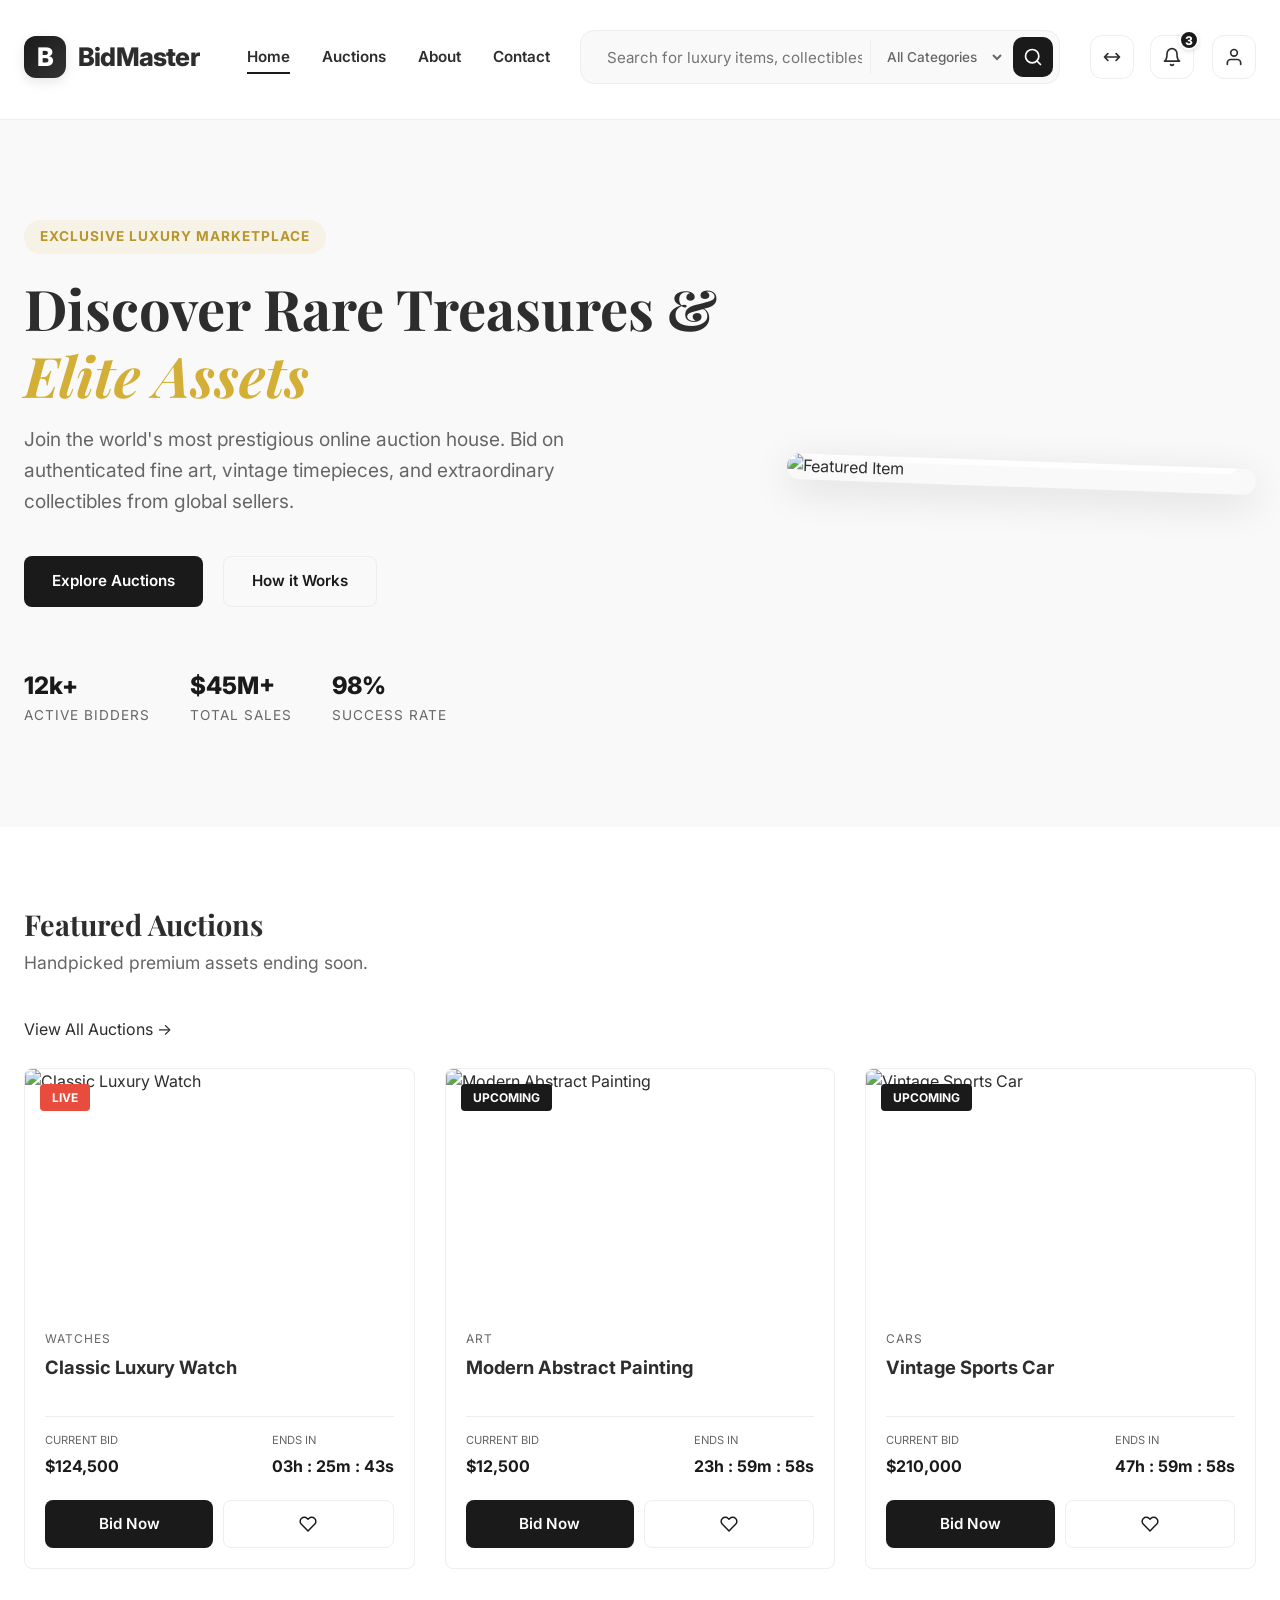
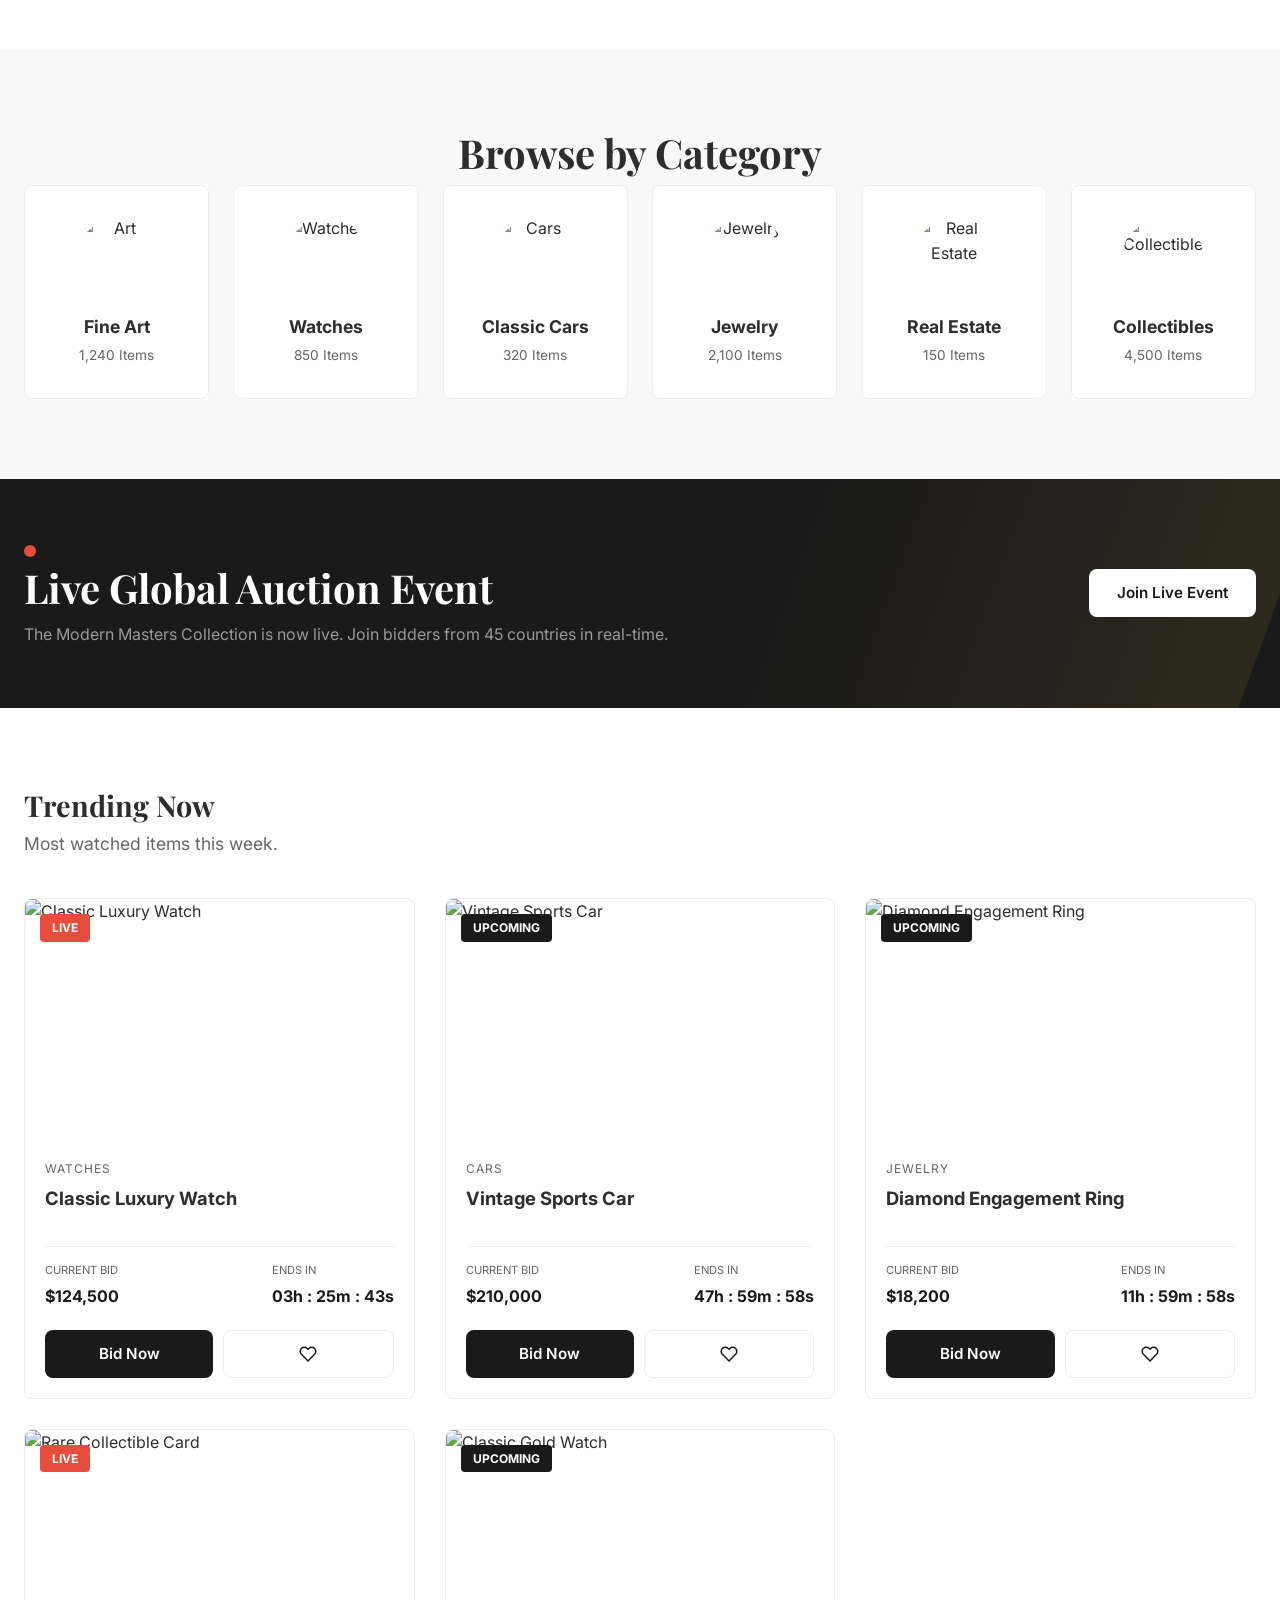
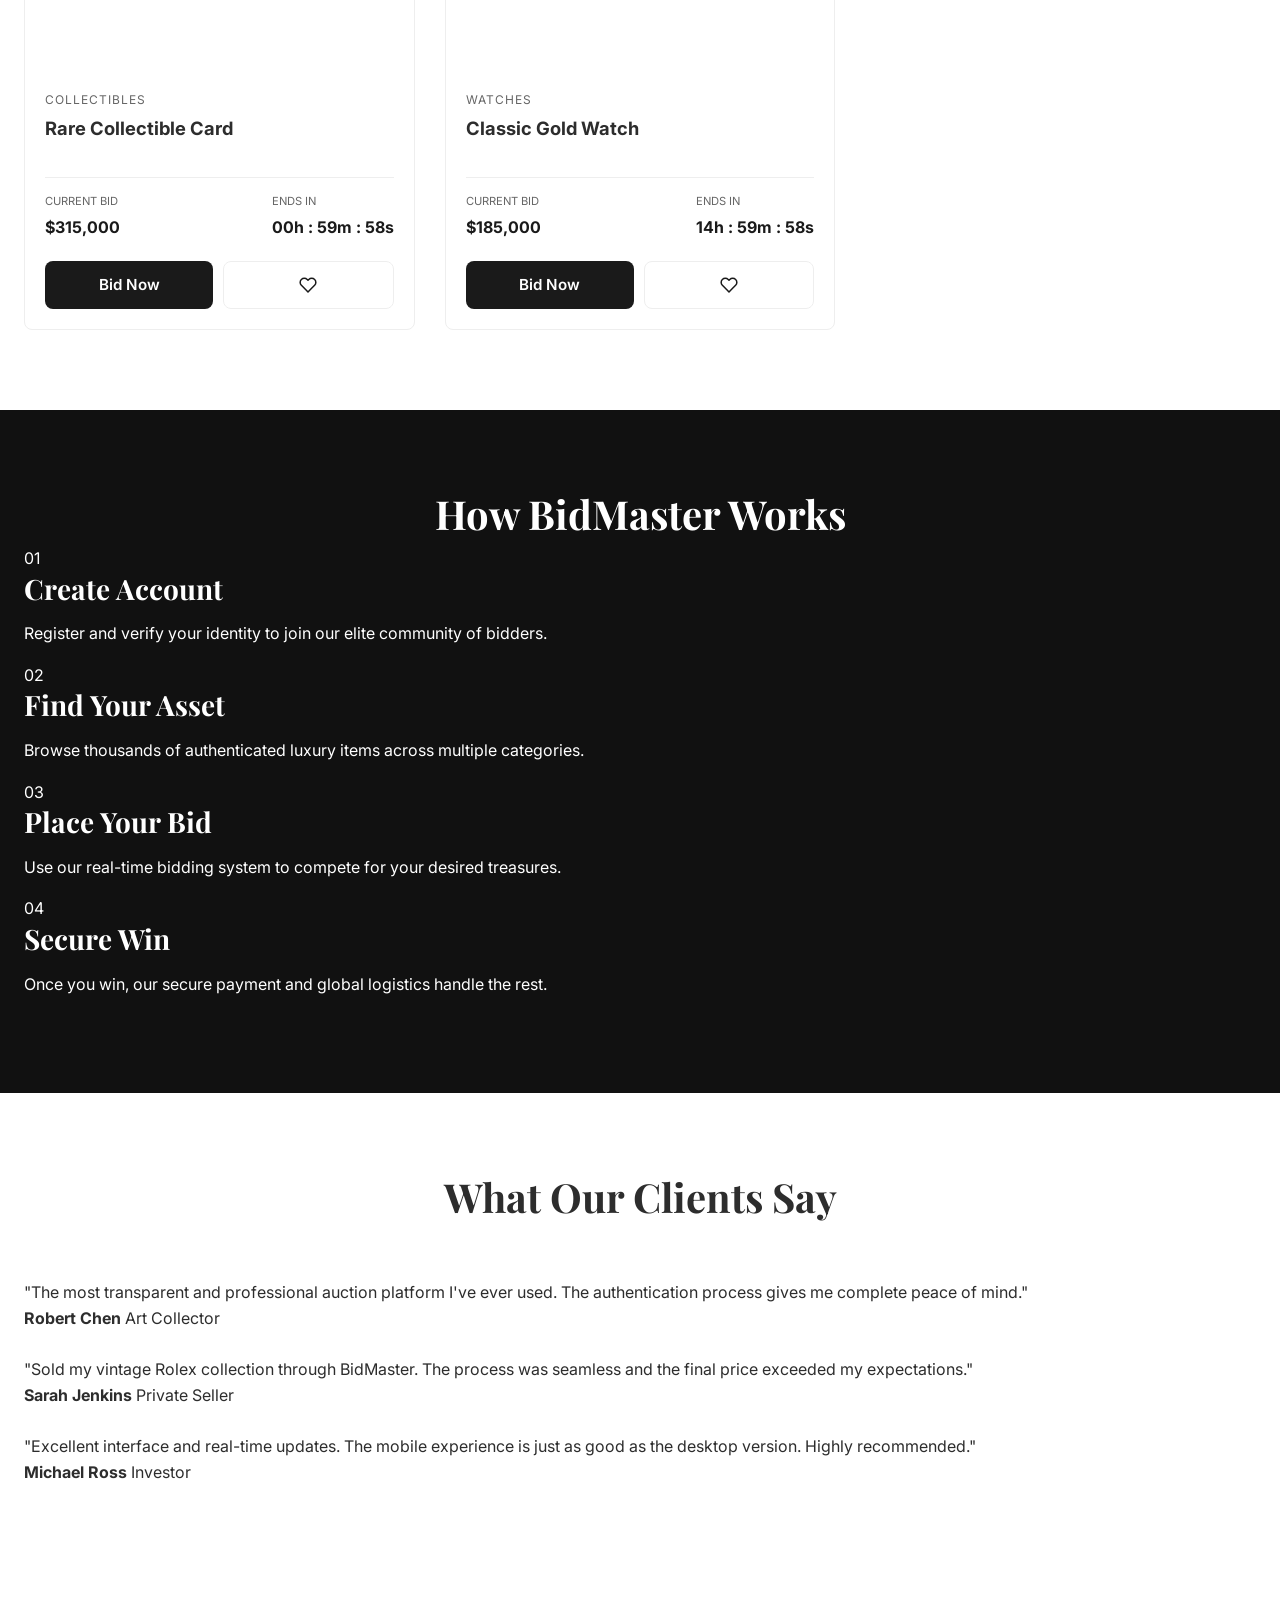
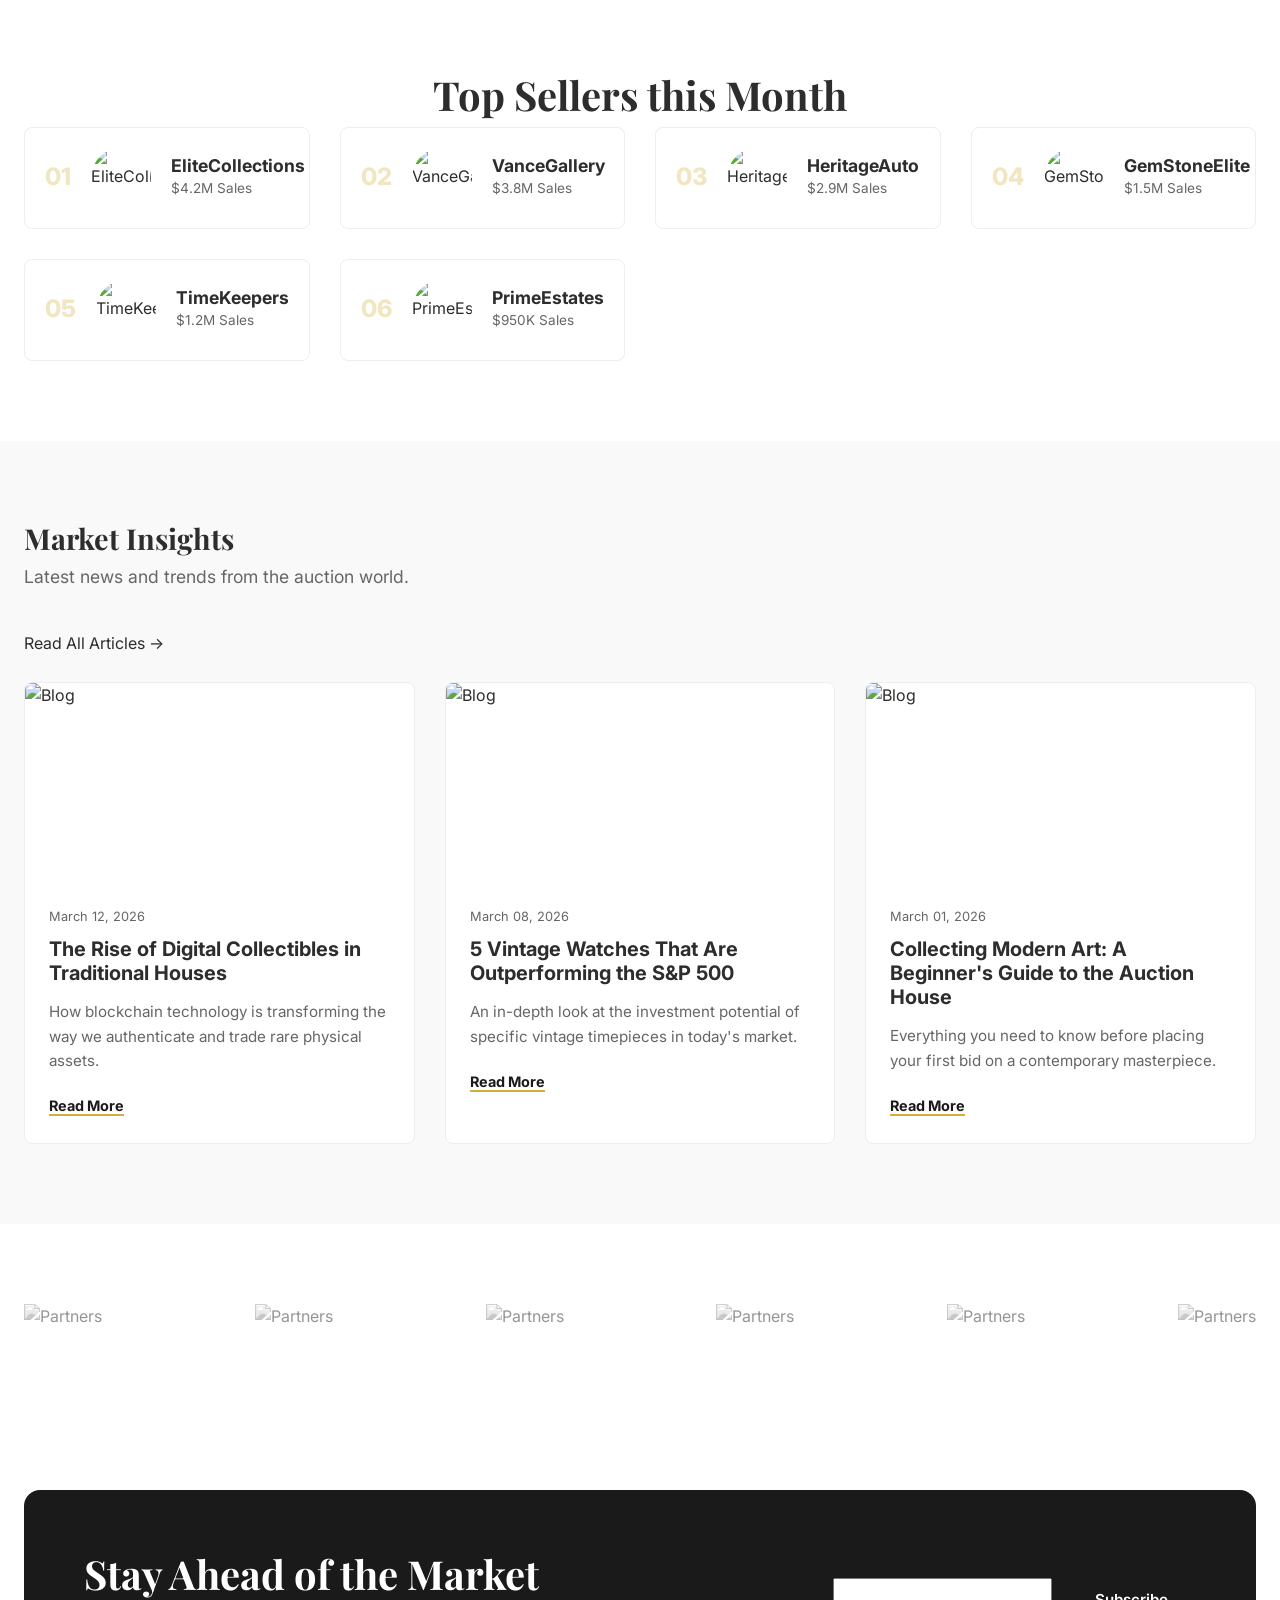
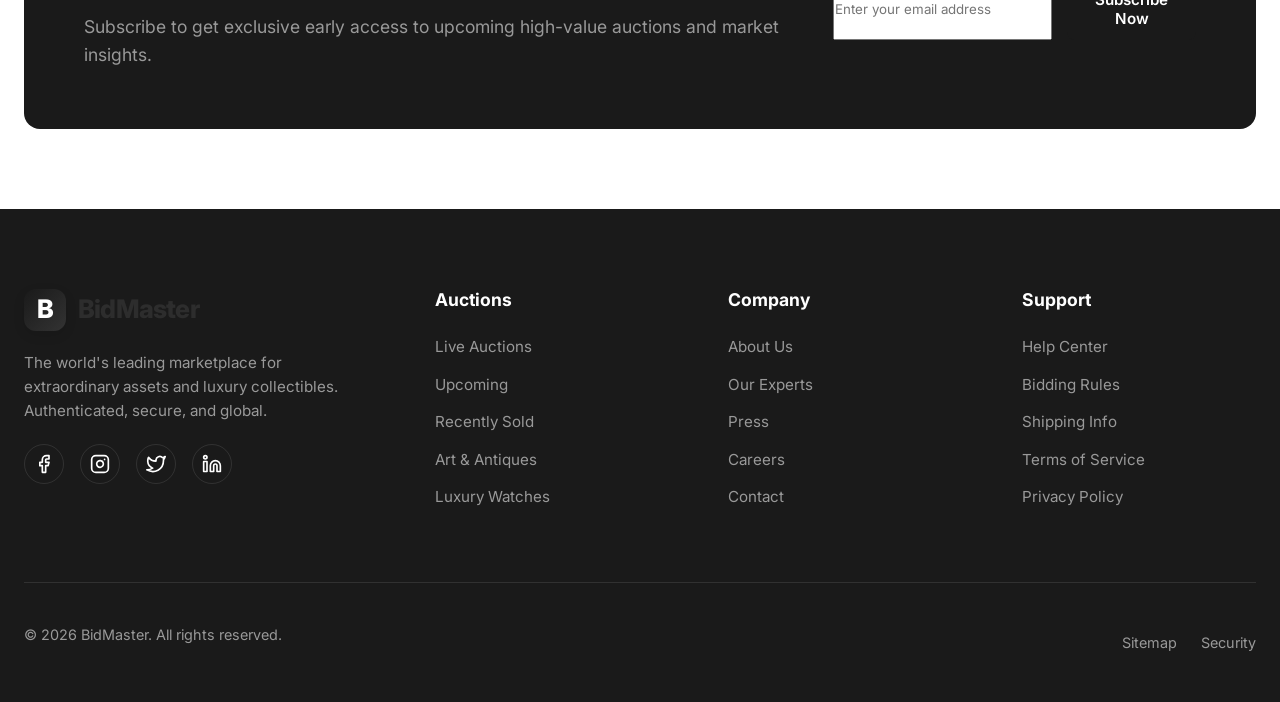
==== index.html @ 5758b468 "first commit" ====
<!DOCTYPE html>
<html lang="en" dir="ltr">
<head>
    <meta charset="UTF-8">
    <meta name="viewport" content="width=device-width, initial-scale=1.0">
    <title>BidMaster | Premium Online Auction Platform</title>
    <!-- Google Fonts -->
    <link rel="preconnect" href="https://fonts.googleapis.com">
    <link rel="preconnect" href="https://fonts.gstatic.com" crossorigin>
    <link href="https://fonts.googleapis.com/css2?family=Inter:wght@300;400;500;600;700;800&family=Playfair+Display:ital,wght@0,400;0,700;1,400&display=swap" rel="stylesheet">
    <!-- Stylesheets -->
    <link rel="stylesheet" href="style.css">
    <link rel="stylesheet" href="components.css">
    <link rel="stylesheet" href="responsive.css">
</head>
<body>
    <!-- Global Navigation -->
    <nav class="navbar sticky" id="main-nav">
        <div class="container nav-container">
            <div class="nav-left">
                <a href="index.html" class="logo">
                    <span class="logo-icon">B</span>
                    <span class="logo-text">BidMaster</span>
                </a>
                <div class="nav-links desktop-only">
                    <a href="index.html" class="active">Home</a>
                    <a href="auctions.html">Auctions</a>
                    <a href="about.html">About</a>
                    <a href="contact.html">Contact</a>
                </div>
            </div>

            <div class="nav-center desktop-only">
                <div class="search-bar">
                    <input type="text" placeholder="Search for luxury items, collectibles..." id="global-search">
                    <select id="category-select">
                        <option value="all">All Categories</option>
                        <option value="art">Fine Art</option>
                        <option value="watches">Watches</option>
                        <option value="cars">Classic Cars</option>
                        <option value="real-estate">Real Estate</option>
                        <option value="jewelry">Jewelry</option>
                    </select>
                    <button class="search-btn">
                        <svg xmlns="http://www.w3.org/2000/svg" width="20" height="20" viewBox="0 0 24 24" fill="none" stroke="currentColor" stroke-width="2" stroke-linecap="round" stroke-linejoin="round"><circle cx="11" cy="11" r="8"></circle><line x1="21" y1="21" x2="16.65" y2="16.65"></line></svg>
                    </button>
                </div>
            </div>

            <div class="nav-right">
                <button id="dir-toggle" class="icon-btn" title="Toggle RTL/LTR">
                    <svg xmlns="http://www.w3.org/2000/svg" width="20" height="20" viewBox="0 0 24 24" fill="none" stroke="currentColor" stroke-width="2" stroke-linecap="round" stroke-linejoin="round"><path d="M7 16l-4-4 4-4M17 8l4 4-4 4M3 12h18"/></svg>
                </button>
                <div class="user-actions">
                    <div class="notification-wrapper">
                        <button class="icon-btn" id="notification-btn" title="Notifications">
                            <span class="badge">3</span>
                            <svg xmlns="http://www.w3.org/2000/svg" width="20" height="20" viewBox="0 0 24 24" fill="none" stroke="currentColor" stroke-width="2" stroke-linecap="round" stroke-linejoin="round"><path d="M18 8A6 6 0 0 0 6 8c0 7-3 9-3 9h18s-3-2-3-9"></path><path d="M13.73 21a2 2 0 0 1-3.46 0"></path></svg>
                        </button>
                        <div class="notification-dropdown" id="notification-dropdown">
                            <div class="notification-header">
                                <h3>Notifications</h3>
                                <button class="text-accent text-xs">Mark all as read</button>
                            </div>
                            <div class="notification-list">
                                <div class="notification-item unread">
                                    <div class="notif-icon bid"><svg xmlns="http://www.w3.org/2000/svg" width="14" height="14" viewBox="0 0 24 24" fill="none" stroke="currentColor" stroke-width="2" stroke-linecap="round" stroke-linejoin="round"><path d="M12 2l3.09 6.26L22 9.27l-5 4.87 1.18 6.88L12 17.77l-6.18 3.25L7 14.14 2 9.27l6.91-1.01L12 2z"></path></svg></div>
                                    <div class="notif-content">
                                        <p>You've been outbid on <strong>Vintage Rolex Submariner</strong>.</p>
                                        <span>2 minutes ago</span>
                                    </div>
                                </div>
                                <div class="notification-item unread">
                                    <div class="notif-icon win"><svg xmlns="http://www.w3.org/2000/svg" width="14" height="14" viewBox="0 0 24 24" fill="none" stroke="currentColor" stroke-width="2" stroke-linecap="round" stroke-linejoin="round"><path d="M6 9H4.5a2.5 2.5 0 0 1 0-5H6"></path><path d="M18 9h1.5a2.5 2.5 0 0 0 0-5H18"></path><path d="M4 22h16"></path><path d="M10 14.66V17c0 .55-.47.98-.97 1.21C7.85 18.75 7 20.24 7 22"></path><path d="M14 14.66V17c0 .55.47.98.97 1.21C16.15 18.75 17 20.24 17 22"></path><path d="M18 2H6v7a6 6 0 0 0 12 0V2Z"></path></svg></div>
                                    <div class="notif-content">
                                        <p>Congratulations! You won the <strong>1967 Porsche 911</strong>.</p>
                                        <span>1 hour ago</span>
                                    </div>
                                </div>
                                <div class="notification-item">
                                    <div class="notif-icon alert"><svg xmlns="http://www.w3.org/2000/svg" width="14" height="14" viewBox="0 0 24 24" fill="none" stroke="currentColor" stroke-width="2" stroke-linecap="round" stroke-linejoin="round"><circle cx="12" cy="12" r="10"></circle><line x1="12" y1="8" x2="12" y2="12"></line><line x1="12" y1="16" x2="12.01" y2="16"></line></svg></div>
                                    <div class="notif-content">
                                        <p>Auction ending soon: <strong>Diamond Tennis Bracelet</strong>.</p>
                                        <span>3 hours ago</span>
                                    </div>
                                </div>
                            </div>
                           
                        </div>
                    </div>
                    <a href="profile.html" class="icon-btn" title="Account">
                        <svg xmlns="http://www.w3.org/2000/svg" width="20" height="20" viewBox="0 0 24 24" fill="none" stroke="currentColor" stroke-width="2" stroke-linecap="round" stroke-linejoin="round"><path d="M20 21v-2a4 4 0 0 0-4-4H8a4 4 0 0 0-4 4v2"></path><circle cx="12" cy="7" r="4"></circle></svg>
                    </a>
                </div>
                <button class="mobile-menu-btn" id="mobile-menu-toggle">
                    <span></span>
                    <span></span>
                    <span></span>
                </button>
            </div>
        </div>
    </nav>

    <!-- Mobile Navigation Overlay -->
    <div class="mobile-nav" id="mobile-nav">
        <div class="mobile-nav-content">
            <div class="mobile-search">
                <input type="text" placeholder="Search...">
            </div>
            <div class="mobile-links">
                <a href="index.html" class="active">Home</a>
                <a href="auctions.html">Auctions</a>
                <a href="about.html">About</a>
                <a href="contact.html">Contact</a>
                <hr>
                <a href="dashboard.html">My Dashboard</a>
                <a href="profile.html">My Profile</a>
            </div>
        </div>
    </div>

    <main>
        <!-- Hero Section -->
        <section class="hero">
            <div class="container hero-content">
                <div class="hero-text">
                    <span class="badge-premium">Exclusive Luxury Marketplace</span>
                    <h1>Discover Rare Treasures & <span>Elite Assets</span></h1>
                    <p>Join the world's most prestigious online auction house. Bid on authenticated fine art, vintage timepieces, and extraordinary collectibles from global sellers.</p>
                    <div class="hero-btns">
                        <a href="auctions.html" class="btn btn-primary">Explore Auctions</a>
                        <a href="#working" class="btn btn-outline">How it Works</a>
                    </div>
                    <div class="hero-stats">
                        <div class="stat-item">
                            <span class="stat-num" id="stat-bidders" data-target="12000">0</span>
                            <span class="stat-label">Active Bidders</span>
                        </div>
                        <div class="stat-item">
                            <span class="stat-num" id="stat-sales" data-target="45000000">0</span>
                            <span class="stat-label">Total Sales</span>
                        </div>
                        <div class="stat-item">
                            <span class="stat-num" id="stat-rate" data-target="98">0</span>
                            <span class="stat-label">Success Rate</span>
                        </div>
                    </div>
                </div>
                <div class="hero-image">
                    <div class="hero-card-floating">
                        <img src="https://sothebys-com.brightspotcdn.com/dims4/default/9eb7e53/2147483647/strip/true/crop/2500x3333+0+0/resize/1125x1500!/quality/90/?url=http%3A%2F%2Fsothebys-brightspot.s3.amazonaws.com%2Fdotcom%2Fcf%2F0f%2Fb7fa20bd4de8a9588fa99a4c4346%2Fhk1626-dcg3p-t2-en.jpg" alt="Featured Item">
                        <div class="floating-info">
                            <div class="info-top">
                                <span>Patek Philippe Nautilus</span>
                                <span class="live-tag">LIVE</span>
                            </div>
                            <div class="info-bottom">
                                <div class="bid-info">
                                    <small>Current Bid</small>
                                    <strong>$124,500</strong>
                                </div>
                                <div class="timer-info">
                                    <small>Ends In</small>
                                    <strong class="countdown" data-time="36000">04h : 22m : 15s</strong>
                                </div>
                            </div>
                        </div>
                    </div>
                </div>
            </div>
        </section>

        <!-- Featured Auctions -->
        <section class="featured-auctions section-padding">
            <div class="container">
                <div class="section-header">
                    <div>
                        <h2 class="section-title">Featured Auctions</h2>
                        <p class="section-subtitle">Handpicked premium assets ending soon.</p>
                    </div>
                    <a href="auctions.html" class="view-all">View All Auctions &rarr;</a>
                </div>
                <div class="auction-grid" id="featured-grid">
                    <!-- Dynamically populated -->
                </div>
            </div>
        </section>

        <!-- Categories Grid -->
        <section class="categories section-padding bg-light">
            <div class="container">
                <h2 class="section-title text-center">Browse by Category</h2>
                <div class="category-grid">
                    <a href="auctions.html?cat=art" class="category-card">
                        <div class="cat-img"><img src="https://images.unsplash.com/photo-1549289524-06cf8837ace5?w=600&auto=format&fit=crop&q=60&ixlib=rb-4.1.0&ixid=M3wxMjA3fDB8MHxzZWFyY2h8MTF8fHBhaW50aW5nfGVufDB8fDB8fHww" alt="Art"></div>
                        <h3>Fine Art</h3>
                        <span>1,240 Items</span>
                    </a>
                    <a href="auctions.html?cat=watches" class="category-card">
                        <div class="cat-img"><img src="https://images.unsplash.com/photo-1620625515032-6ed0c1790c75?w=600&auto=format&fit=crop&q=60&ixlib=rb-4.1.0&ixid=M3wxMjA3fDB8MHxzZWFyY2h8M3x8d2F0Y2hlc3xlbnwwfHwwfHx8MA%3D%3D" alt="Watches"></div>
                        <h3>Watches</h3>
                        <span>850 Items</span>
                    </a>
                    <a href="auctions.html?cat=cars" class="category-card">
                        <div class="cat-img"><img src="https://images.unsplash.com/photo-1532751203793-812308a10d8e?w=600&auto=format&fit=crop&q=60&ixlib=rb-4.1.0&ixid=M3wxMjA3fDB8MHxzZWFyY2h8Mnx8Y2xhc3NpYyUyMGNhcnN8ZW58MHx8MHx8fDA%3D" alt="Cars"></div>
                        <h3>Classic Cars</h3>
                        <span>320 Items</span>
                    </a>
                    <a href="auctions.html?cat=jewelry" class="category-card">
                        <div class="cat-img"><img src="https://images.unsplash.com/photo-1599643477877-530eb83abc8e?w=600&auto=format&fit=crop&q=60&ixlib=rb-4.1.0&ixid=M3wxMjA3fDB8MHxzZWFyY2h8MzV8fGpld2Vscnl8ZW58MHx8MHx8fDA%3D" alt="Jewelry"></div>
                        <h3>Jewelry</h3>
                        <span>2,100 Items</span>
                    </a>
                    <a href="auctions.html?cat=real-estate" class="category-card">
                        <div class="cat-img"><img src="https://plus.unsplash.com/premium_photo-1689609950112-d66095626efb?w=600&auto=format&fit=crop&q=60&ixlib=rb-4.1.0&ixid=M3wxMjA3fDB8MHxzZWFyY2h8NXx8cmVhbCUyMGVzdGF0ZXxlbnwwfHwwfHx8MA%3D%3D" alt="Real Estate"></div>
                        <h3>Real Estate</h3>
                        <span>150 Items</span>
                    </a>
                    <a href="auctions.html?cat=collectibles" class="category-card">
                        <div class="cat-img"><img src="https://images.unsplash.com/photo-1640616397916-9ce422c5d177?w=600&auto=format&fit=crop&q=60&ixlib=rb-4.1.0&ixid=M3wxMjA3fDB8MHxzZWFyY2h8MTB8fGNvbGxlY3RhYmxlc3xlbnwwfHwwfHx8MA%3D%3D" alt="Collectibles"></div>
                        <h3>Collectibles</h3>
                        <span>4,500 Items</span>
                    </a>
                </div>
            </div>
        </section>

        <!-- Live Auctions Banner -->
        <section class="live-banner">
            <div class="container">
                <div class="live-banner-content">
                    <div class="live-text">
                        <span class="live-indicator"></span>
                        <h2>Live Global Auction Event</h2>
                        <p>The Modern Masters Collection is now live. Join bidders from 45 countries in real-time.</p>
                    </div>
                    <div class="live-cta">
                        <a href="auctions.html" class="btn btn-white">Join Live Event</a>
                    </div>
                </div>
            </div>
        </section>

        <!-- Trending Auctions -->
        <section class="trending-auctions section-padding">
            <div class="container">
                <div class="section-header">
                    <div>
                        <h2 class="section-title">Trending Now</h2>
                        <p class="section-subtitle">Most watched items this week.</p>
                    </div>
                </div>
                <div class="auction-grid" id="trending-grid">
                    <!-- Dynamically populated -->
                </div>
            </div>
        </section>

        <!-- How it Works -->
        <section class="how-it-works section-padding bg-dark text-white" id="working">
            <div class="container">
                <h2 class="section-title text-center">How BidMaster Works</h2>
                <div class="steps-grid">
                    <div class="step-card">
                        <div class="step-icon">01</div>
                        <h3>Create Account</h3>
                        <p>Register and verify your identity to join our elite community of bidders.</p>
                    </div>
                    <div class="step-card">
                        <div class="step-icon">02</div>
                        <h3>Find Your Asset</h3>
                        <p>Browse thousands of authenticated luxury items across multiple categories.</p>
                    </div>
                    <div class="step-card">
                        <div class="step-icon">03</div>
                        <h3>Place Your Bid</h3>
                        <p>Use our real-time bidding system to compete for your desired treasures.</p>
                    </div>
                    <div class="step-card">
                        <div class="step-icon">04</div>
                        <h3>Secure Win</h3>
                        <p>Once you win, our secure payment and global logistics handle the rest.</p>
                    </div>
                </div>
            </div>
        </section>

        <!-- Testimonials -->
        <section class="testimonials section-padding">
            <div class="container">
                <h2 class="section-title text-center">What Our Clients Say</h2><br><br>
                <div class="testimonial-grid">
                    <div class="testimonial-card">
                        <div class="quote">"The most transparent and professional auction platform I've ever used. The authentication process gives me complete peace of mind."</div>
                        <div class="author">
                           
                            <div>
                                <strong>Robert Chen</strong>
                                <span>Art Collector</span>
                            </div>
                        </div><br>
                    </div>
                    <div class="testimonial-card">
                        <div class="quote">"Sold my vintage Rolex collection through BidMaster. The process was seamless and the final price exceeded my expectations."</div>
                        <div class="author">
                            
                            <div>
                                <strong>Sarah Jenkins</strong>
                                <span>Private Seller</span>
                            </div><br>
                        </div>
                    </div>
                    <div class="testimonial-card">
                        <div class="quote">"Excellent interface and real-time updates. The mobile experience is just as good as the desktop version. Highly recommended."</div>
                        <div class="author">
                            
                            <div>
                                <strong>Michael Ross</strong>
                                <span>Investor</span>
                            </div><br>
                        </div>
                    </div>
                </div>
            </div>
        </section>

        <!-- Top Sellers -->
        <section class="top-sellers section-padding">
            <div class="container">
                <h2 class="section-title text-center">Top Sellers this Month</h2>
                <div class="sellers-grid">
                    <div class="seller-card">
                        <div class="seller-rank">01</div>
                        <img src="https://picsum.photos/seed/s1/80/80" alt="Seller">
                        <div class="seller-info">
                            <h3>EliteCollections</h3>
                            <p>$4.2M Sales</p>
                        </div>
                    </div>
                    <div class="seller-card">
                        <div class="seller-rank">02</div>
                        <img src="https://picsum.photos/seed/s2/80/80" alt="Seller">
                        <div class="seller-info">
                            <h3>VanceGallery</h3>
                            <p>$3.8M Sales</p>
                        </div>
                    </div>
                    <div class="seller-card">
                        <div class="seller-rank">03</div>
                        <img src="https://picsum.photos/seed/s3/80/80" alt="Seller">
                        <div class="seller-info">
                            <h3>HeritageAuto</h3>
                            <p>$2.9M Sales</p>
                        </div>
                    </div>
                    <div class="seller-card">
                        <div class="seller-rank">04</div>
                        <img src="https://picsum.photos/seed/s4/80/80" alt="Seller">
                        <div class="seller-info">
                            <h3>GemStoneElite</h3>
                            <p>$1.5M Sales</p>
                        </div>
                    </div>
                </div>
            </div>
        </section>

        <!-- Blog Preview -->
        <section class="blog-preview section-padding bg-light">
            <div class="container">
                <div class="section-header">
                    <div>
                        <h2 class="section-title">Market Insights</h2>
                        <p class="section-subtitle">Latest news and trends from the auction world.</p>
                    </div>
                    <a href="#" class="view-all">Read All Articles &rarr;</a>
                </div>
                <div class="blog-grid">
                    <article class="blog-card">
                        <div class="blog-img"><img src="https://lab51.io/wp-content/uploads/2023/05/LAB51-Featured-Image_Reddit-Gen-3-NFTs-Digital-Collectibles.jpg" alt="Blog"></div>
                        <div class="blog-content">
                            <span class="blog-date">March 12, 2026</span>
                            <h3>The Rise of Digital Collectibles in Traditional Houses</h3>
                            <p>How blockchain technology is transforming the way we authenticate and trade rare physical assets.</p>
                            <a href="#" class="read-more">Read More</a>
                        </div>
                    </article>
                    <article class="blog-card">
                        <div class="blog-img"><img src="https://images.unsplash.com/photo-1612817159949-195b6eb9e31a?w=600&auto=format&fit=crop&q=60&ixlib=rb-4.1.0&ixid=M3wxMjA3fDB8MHxzZWFyY2h8MTJ8fHdhdGNofGVufDB8fDB8fHww" alt="Blog"></div>
                        <div class="blog-content">
                            <span class="blog-date">March 08, 2026</span>
                            <h3>5 Vintage Watches That Are Outperforming the S&P 500</h3>
                            <p>An in-depth look at the investment potential of specific vintage timepieces in today's market.</p>
                            <a href="#" class="read-more">Read More</a>
                        </div>
                    </article>
                    <article class="blog-card">
                        <div class="blog-img"><img src="https://plus.unsplash.com/premium_photo-1682308262087-a19aa679649d?w=600&auto=format&fit=crop&q=60&ixlib=rb-4.1.0&ixid=M3wxMjA3fDB8MHxzZWFyY2h8MXx8bW9kZXJuJTIwYXJ0fGVufDB8fDB8fHww" alt="Blog"></div>
                        <div class="blog-content">
                            <span class="blog-date">March 01, 2026</span>
                            <h3>Collecting Modern Art: A Beginner's Guide to the Auction House</h3>
                            <p>Everything you need to know before placing your first bid on a contemporary masterpiece.</p>
                            <a href="#" class="read-more">Read More</a>
                        </div>
                    </article>
                </div>
            </div>
        </section>

        <!-- Partner Logos -->
        <section class="partners section-padding">
            <div class="container">
                <div class="partners-flex">
                    <img src="" alt="Partners">
                    <img src="" alt="Partners">
                    <img src="" alt="Partners">
                    <img src="" alt="Partners">
                    <img src="" alt="Partners">
                    <img src="" alt="Partners">
                </div>
            </div>
        </section>

        <!-- Newsletter -->
        <section class="newsletter section-padding">
            <div class="container">
                <div class="newsletter-card">
                    <div class="newsletter-text">
                        <h2>Stay Ahead of the Market</h2>
                        <p>Subscribe to get exclusive early access to upcoming high-value auctions and market insights.</p>
                    </div>
                    <form class="newsletter-form" id="newsletter-form">
                        <input type="email" placeholder="Enter your email address" required>
                        <button type="submit" class="btn btn-primary">Subscribe Now</button>
                    </form>
                </div>
            </div>
        </section>
    </main>

    <!-- Footer -->
    <footer class="footer">
        <div class="container">
            <div class="footer-top">
                <div class="footer-brand">
                    <a href="index.html" class="logo">
                        <span class="logo-icon">B</span>
                        <span class="logo-text">BidMaster</span>
                    </a>
                    <p>The world's leading marketplace for extraordinary assets and luxury collectibles. Authenticated, secure, and global.</p>
                    <div class="social-links">
                        <a href="#"><svg xmlns="http://www.w3.org/2000/svg" width="20" height="20" viewBox="0 0 24 24" fill="none" stroke="currentColor" stroke-width="2" stroke-linecap="round" stroke-linejoin="round"><path d="M18 2h-3a5 5 0 0 0-5 5v3H7v4h3v8h4v-8h3l1-4h-4V7a1 1 0 0 1 1-1h3z"></path></svg></a>
                        <a href="#"><svg xmlns="http://www.w3.org/2000/svg" width="20" height="20" viewBox="0 0 24 24" fill="none" stroke="currentColor" stroke-width="2" stroke-linecap="round" stroke-linejoin="round"><rect x="2" y="2" width="20" height="20" rx="5" ry="5"></rect><path d="M16 11.37A4 4 0 1 1 12.63 8 4 4 0 0 1 16 11.37z"></path><line x1="17.5" y1="6.5" x2="17.51" y2="6.5"></line></svg></a>
                        <a href="#"><svg xmlns="http://www.w3.org/2000/svg" width="20" height="20" viewBox="0 0 24 24" fill="none" stroke="currentColor" stroke-width="2" stroke-linecap="round" stroke-linejoin="round"><path d="M23 3a10.9 10.9 0 0 1-3.14 1.53 4.48 4.48 0 0 0-7.86 3v1A10.66 10.66 0 0 1 3 4s-4 9 5 13a11.64 11.64 0 0 1-7 2c9 5 20 0 20-11.5a4.5 4.5 0 0 0-.08-.83A7.72 7.72 0 0 0 23 3z"></path></svg></a>
                        <a href="#"><svg xmlns="http://www.w3.org/2000/svg" width="20" height="20" viewBox="0 0 24 24" fill="none" stroke="currentColor" stroke-width="2" stroke-linecap="round" stroke-linejoin="round"><path d="M16 8a6 6 0 0 1 6 6v7h-4v-7a2 2 0 0 0-2-2 2 2 0 0 0-2 2v7h-4v-7a6 6 0 0 1 6-6z"></path><rect x="2" y="9" width="4" height="12"></rect><circle cx="4" cy="4" r="2"></circle></svg></a>
                    </div>
                </div>
                <div class="footer-links">
                    <h3>Auctions</h3>
                    <ul>
                        <li><a href="auctions.html">Live Auctions</a></li>
                        <li><a href="auctions.html">Upcoming</a></li>
                        <li><a href="auctions.html">Recently Sold</a></li>
                        <li><a href="auctions.html">Art & Antiques</a></li>
                        <li><a href="auctions.html">Luxury Watches</a></li>
                    </ul>
                </div>
                <div class="footer-links">
                    <h3>Company</h3>
                    <ul>
                        <li><a href="about.html">About Us</a></li>
                        <li><a href="about.html">Our Experts</a></li>
                        <li><a href="contact.html">Press</a></li>
                        <li><a href="contact.html">Careers</a></li>
                        <li><a href="contact.html">Contact</a></li>
                    </ul>
                </div>
                <div class="footer-links">
                    <h3>Support</h3>
                    <ul>
                        <li><a href="about.html">Help Center</a></li>
                        <li><a href="about.html">Bidding Rules</a></li>
                        <li><a href="about.html">Shipping Info</a></li>
                        <li><a href="about.html">Terms of Service</a></li>
                        <li><a href="about.html">Privacy Policy</a></li>
                    </ul>
                </div>
            </div>
            <div class="footer-bottom">
                <p>&copy; 2026 BidMaster. All rights reserved.</p>
                <div class="footer-bottom-links">
                    <a href="#">Sitemap</a>
                    <a href="#">Security</a>
                </div>
            </div>
        </div>
    </footer>

    <!-- Scripts -->
    <script src="auction-data.js"></script>
    <script src="ui.js"></script>
    <script src="script.js"></script>
</body>
</html>
---- style.css ----
/* 
   BidMaster Elite - Global Styles
   Modern Professional Auction Marketplace
*/

:root {
    /* Color Palette */
    --primary: #1a1a1a;
    --primary-light: #333333;
    --accent: #d4af37; /* Gold accent */
    --accent-dark: #b8962e;
    --secondary: #f5f5f5;
    --text-main: #2d2d2d;
    --text-muted: #666666;
    --text-light: #999999;
    --white: #ffffff;
    --black: #000000;
    --success: #27ae60;
    --danger: #e74c3c;
    --warning: #f39c12;
    --info: #3498db;
    
    /* Backgrounds */
    --bg-light: #f9f9f9;
    --bg-dark: #111111;
    --border-color: #eeeeee;
    
    /* Typography */
    --font-main: 'Inter', sans-serif;
    --font-heading: 'Playfair Display', serif;
    
    /* Spacing */
    --container-width: 1280px;
    --container-narrow: 800px;
    --section-padding: 80px;
    
    /* Transitions */
    --transition-fast: 0.2s ease;
    --transition-normal: 0.3s ease;
    --transition-slow: 0.5s ease;
    
    /* Shadows */
    --shadow-sm: 0 2px 8px rgba(0,0,0,0.05);
    --shadow-md: 0 4px 20px rgba(0,0,0,0.08);
    --shadow-lg: 0 10px 40px rgba(0,0,0,0.12);
    
    /* Border Radius */
    --radius-sm: 4px;
    --radius-md: 8px;
    --radius-lg: 16px;
    --radius-full: 9999px;
}

/* Base Reset */
* {
    margin: 0;
    padding: 0;
    box-sizing: border-box;
}

html {
    scroll-behavior: smooth;
}

body {
    font-family: var(--font-main);
    color: var(--text-main);
    background-color: var(--white);
    line-height: 1.6;
    overflow-x: hidden;
}

body.rtl {
    direction: rtl;
}

a {
    text-decoration: none;
    color: inherit;
    transition: var(--transition-fast);
}

ul {
    list-style: none;
}

img {
    max-width: 100%;
    height: auto;
    display: block;
}

button {
    cursor: pointer;
    border: none;
    background: none;
    font-family: inherit;
}

input, select, textarea {
    font-family: inherit;
    outline: none;
}

/* Layout Containers */
.container {
    max-width: var(--container-width);
    margin: 0 auto;
    padding: 0 24px;
}

.container.narrow {
    max-width: var(--container-narrow);
}

.section-padding {
    padding: var(--section-padding) 0;
}

.bg-light { background-color: var(--bg-light); }
.bg-dark { background-color: var(--bg-dark); }
.text-white { color: var(--white); }
.text-center { text-align: center; }
.text-success { color: var(--success); }
.text-danger { color: var(--danger); }

.mt-1 { margin-top: 0.25rem; }
.mt-2 { margin-top: 0.5rem; }
.mt-3 { margin-top: 1rem; }
.mt-4 { margin-top: 1.5rem; }
.mt-5 { margin-top: 3rem; }
.my-4 { margin-top: 1.5rem; margin-bottom: 1.5rem; }

.w-full { width: 100%; }
.hidden { display: none; }

/* Typography */
h1, h2, h3, h4, h5, h6 {
    font-family: var(--font-heading);
    font-weight: 700;
    line-height: 1.2;
    margin-bottom: 1rem;
}

h1 { font-size: 3.5rem; }
h2 { font-size: 2.5rem; }
h3 { font-size: 1.75rem; }

p { margin-bottom: 1rem; }
.lead { font-size: 1.25rem; color: var(--text-muted); }

.section-title {
    margin-bottom: 0.5rem;
}

.section-subtitle {
    color: var(--text-muted);
    margin-bottom: 2.5rem;
    font-size: 1.1rem;
}

/* Grid Layouts */
.grid-2 {
    display: grid;
    grid-template-columns: 1fr 1fr;
    gap: 40px;
    align-items: center;
}

/* Navigation Bar */
.navbar {
    height: 120px;
    background-color: var(--white);
    backdrop-filter: blur(12px);
    -webkit-backdrop-filter: blur(12px);
    border-bottom: 1px solid var(--border-color);
    transition: all 0.4s cubic-bezier(0.165, 0.84, 0.44, 1);
    z-index: 1000;
    padding-top: 30px;
}

.navbar.sticky {
    position: sticky;
    top: 0;
}

.navbar.scrolled {
    height: 120px;
    box-shadow: var(--shadow-sm);
}

.nav-container {
    display: flex;
    justify-content: space-between;
    align-items: center;
}

.nav-left {
    display: flex;
    align-items: center;
}

.nav-right {
    display: flex;
    align-items: center;
    gap: 16px;
}

.nav-center {
    flex: 1;
    display: flex;
    justify-content: center;
}

.logo {
    display: flex;
    align-items: center;
    gap: 12px;
    text-decoration: none;
}

.logo-icon {
    width: 42px;
    height: 42px;
    background: linear-gradient(135deg, var(--primary) 0%, #333 100%);
    color: var(--white);
    display: flex;
    align-items: center;
    justify-content: center;
    border-radius: 12px;
    font-weight: 800;
    font-size: 1.6rem;
    box-shadow: 0 4px 12px rgba(0,0,0,0.1);
}

.logo-text {
    font-size: 1.6rem;
    font-weight: 800;
    color: var(--text-main);
    letter-spacing: -0.8px;
}

.nav-links {
    display: flex;
    gap: 32px;
    margin-left: 48px;
}

.nav-links a {
    text-decoration: none;
    color: var(--text-main);
    font-weight: 600;
    font-size: 0.95rem;
    transition: all 0.3s ease;
    position: relative;
    padding: 5px 0;
}

.nav-links a::after {
    content: '';
    position: absolute;
    bottom: 0;
    left: 0;
    width: 0;
    height: 2px;
    background: var(--primary);
    transition: width 0.3s ease;
}

.nav-links a:hover::after,
.nav-links a.active::after {
    width: 100%;
}

.nav-links a:hover {
    color: var(--primary);
}

/* Search Bar Improvements */
.search-bar {
    display: flex;
    align-items: center;
    background: var(--bg-light);
    border: 1px solid var(--border-color);
    border-radius: 14px;
    padding: 6px 6px 6px 18px;
    width: 100%;
    max-width: 480px;
    transition: all 0.3s ease;
}

.search-bar:focus-within {
    background: var(--white);
    border-color: var(--primary);
    box-shadow: 0 8px 24px rgba(0,0,0,0.06);
}

.search-bar input {
    border: none;
    background: transparent;
    padding: 8px;
    flex: 1;
    font-size: 0.95rem;
    outline: none;
    color: var(--text-main);
}

.search-bar select {
    border: none;
    background: transparent;
    padding: 8px 12px;
    font-size: 0.85rem;
    color: var(--text-muted);
    cursor: pointer;
    border-left: 1px solid var(--border-color);
    margin-right: 8px;
    outline: none;
    font-weight: 500;
}

.search-btn {
    background: var(--primary);
    color: var(--white);
    border: none;
    width: 40px;
    height: 40px;
    border-radius: 10px;
    display: flex;
    align-items: center;
    justify-content: center;
    cursor: pointer;
    transition: transform 0.2s ease, background 0.2s ease;
}

.search-btn:hover {
    background: #333;
    transform: translateY(-1px);
}

/* User Actions */
.user-actions {
    display: flex;
    align-items: center;
    gap: 18px;
}

.icon-btn {
    width: 44px;
    height: 44px;
    border-radius: 12px;
    border: 1px solid var(--border-color);
    background: var(--white);
    display: flex;
    align-items: center;
    justify-content: center;
    cursor: pointer;
    transition: all 0.3s cubic-bezier(0.175, 0.885, 0.32, 1.275);
    position: relative;
    color: var(--text-main);
}

.icon-btn:hover {
    background: var(--bg-light);
    border-color: var(--text-main);
    transform: translateY(-2px);
}

.badge {
    position: absolute;
    top: -6px;
    right: -6px;
    background: var(--primary);
    color: var(--white);
    font-size: 0.75rem;
    font-weight: 800;
    width: 20px;
    height: 20px;
    border-radius: 50%;
    display: flex;
    align-items: center;
    justify-content: center;
    border: 2px solid var(--white);
    box-shadow: 0 2px 4px rgba(0,0,0,0.1);
}

.avatar {
    width: 44px;
    height: 44px;
    border-radius: 12px;
    object-fit: cover;
    border: 1px solid var(--border-color);
    transition: all 0.3s ease;
}

.avatar:hover {
    border-color: var(--primary);
    transform: scale(1.05);
}

/* Experts Section Styling */
.team-grid {
    display: grid;
    grid-template-columns: repeat(auto-fit, minmax(250px, 1fr));
    gap: 40px;
    margin-top: 50px;
}

.team-card {
    background: var(--white);
    border-radius: 24px;
    overflow: hidden;
    transition: all 0.4s ease;
    border: 1px solid var(--border-color);
    text-align: center;
    padding-bottom: 30px;
}

.team-card:hover {
    transform: translateY(-12px);
    box-shadow: 0 20px 40px rgba(0,0,0,0.08);
    border-color: var(--primary);
}

.team-card img {
    width: 100%;
    height: 320px;
    object-fit: cover;
    transition: transform 0.6s ease;
}

.team-card:hover img {
    transform: scale(1.05);
}

.team-card h3 {
    margin-top: 25px;
    font-size: 1.4rem;
    font-weight: 700;
    color: var(--text-main);
}

.team-card span {
    display: block;
    color: var(--primary);
    font-weight: 600;
    font-size: 0.9rem;
    text-transform: uppercase;
    letter-spacing: 1px;
    margin-top: 8px;
}

.avatar {
    width: 40px;
    height: 40px;
    border-radius: var(--radius-full);
    object-fit: cover;
    border: 2px solid transparent;
    transition: var(--transition-fast);
}

.user-profile-link:hover .avatar {
    border-color: var(--accent);
}

.mobile-menu-btn {
    display: none;
    flex-direction: column;
    gap: 6px;
}

.mobile-menu-btn span {
    width: 24px;
    height: 2px;
    background-color: var(--primary);
    transition: var(--transition-normal);
}

/* Mobile Nav Overlay */
.mobile-nav {
    position: fixed;
    top: 80px;
    left: 0;
    width: 100%;
    height: 0;
    background-color: var(--white);
    z-index: 999;
    overflow: hidden;
    transition: height var(--transition-normal);
}

.mobile-nav.active {
    height: calc(100vh - 80px);
}

.mobile-nav-content {
    padding: 24px;
}

.mobile-search {
    margin-bottom: 24px;
}

.mobile-search input {
    width: 100%;
    padding: 12px 20px;
    border-radius: var(--radius-md);
    border: 1px solid var(--border-color);
    background-color: var(--bg-light);
}

.mobile-links {
    display: flex;
    flex-direction: column;
    gap: 20px;
}

.mobile-links a {
    font-size: 1.2rem;
    font-weight: 600;
}

/* Hero Section */
.hero {
    background-color: var(--bg-light);
    padding: 100px 0;
    overflow: hidden;
}

.hero-content {
    display: grid;
    grid-template-columns: 1.2fr 0.8fr;
    gap: 60px;
    align-items: center;
}

.badge-premium {
    display: inline-block;
    background-color: rgba(212, 175, 55, 0.1);
    color: var(--accent-dark);
    padding: 6px 16px;
    border-radius: var(--radius-full);
    font-weight: 700;
    font-size: 0.85rem;
    text-transform: uppercase;
    letter-spacing: 1px;
    margin-bottom: 20px;
}

.hero h1 span {
    color: var(--accent);
    font-style: italic;
}

.hero p {
    font-size: 1.2rem;
    color: var(--text-muted);
    margin-bottom: 40px;
    max-width: 600px;
}

.hero-btns {
    display: flex;
    gap: 20px;
    margin-bottom: 60px;
}

.hero-stats {
    display: flex;
    gap: 40px;
}

.stat-item {
    display: flex;
    flex-direction: column;
}

.stat-num {
    font-size: 1.5rem;
    font-weight: 800;
    color: var(--primary);
}

.stat-label {
    font-size: 0.85rem;
    color: var(--text-muted);
    text-transform: uppercase;
    letter-spacing: 1px;
}

.hero-image {
    position: relative;
}

.hero-card-floating {
    position: relative;
    border-radius: var(--radius-lg);
    overflow: hidden;
    box-shadow: var(--shadow-lg);
    transform: rotate(2deg);
    transition: var(--transition-normal);
}

.hero-card-floating:hover {
    transform: rotate(0deg) scale(1.02);
}

.floating-info {
    position: absolute;
    bottom: 20px;
    left: 20px;
    right: 20px;
    background-color: rgba(255, 255, 255, 0.9);
    backdrop-filter: blur(10px);
    padding: 20px;
    border-radius: var(--radius-md);
}

.info-top {
    display: flex;
    justify-content: space-between;
    margin-bottom: 10px;
}

.info-top span:first-child {
    font-weight: 700;
    font-size: 1.1rem;
}

.live-tag {
    background-color: var(--danger);
    color: var(--white);
    font-size: 0.7rem;
    font-weight: 800;
    padding: 2px 8px;
    border-radius: var(--radius-sm);
}

.info-bottom {
    display: flex;
    justify-content: space-between;
}

.info-bottom small {
    display: block;
    color: var(--text-muted);
    font-size: 0.75rem;
    text-transform: uppercase;
}

.info-bottom strong {
    font-size: 1.1rem;
}

/* Footer Styles */
.footer {
    background-color: var(--primary);
    color: var(--white);
    padding: 80px 0 40px;
}

.footer-top {
    display: grid;
    grid-template-columns: 1.5fr 1fr 1fr 1fr;
    gap: 60px;
    margin-bottom: 60px;
}

.footer-brand p {
    color: var(--text-light);
    margin: 20px 0;
    font-size: 0.95rem;
}

.social-links {
    display: flex;
    gap: 16px;
}

.social-links a {
    width: 40px;
    height: 40px;
    border: 1px solid rgba(255, 255, 255, 0.1);
    border-radius: var(--radius-full);
    display: flex;
    align-items: center;
    justify-content: center;
    transition: var(--transition-fast);
}

.social-links a:hover {
    background-color: var(--accent);
    border-color: var(--accent);
    color: var(--primary);
}

.footer-links h3 {
    font-family: var(--font-main);
    font-size: 1.1rem;
    margin-bottom: 24px;
}

.footer-links ul li {
    margin-bottom: 12px;
}

.footer-links ul li a {
    color: var(--text-light);
    font-size: 0.95rem;
}

.footer-links ul li a:hover {
    color: var(--accent);
    padding-left: 5px;
}

.footer-bottom {
    padding-top: 40px;
    border-top: 1px solid rgba(255, 255, 255, 0.1);
    display: flex;
    justify-content: space-between;
    align-items: center;
    color: var(--text-light);
    font-size: 0.9rem;
}

.footer-bottom-links {
    display: flex;
    gap: 24px;
}

/* Live Banner */
.live-banner {
    background-color: var(--primary);
    color: var(--white);
    padding: 60px 0;
    position: relative;
    overflow: hidden;
}

.live-banner::before {
    content: '';
    position: absolute;
    top: 0;
    right: 0;
    width: 40%;
    height: 100%;
    background: linear-gradient(90deg, transparent, rgba(212, 175, 55, 0.1));
    transform: skewX(-20deg);
}

.live-banner-content {
    display: flex;
    justify-content: space-between;
    align-items: center;
    position: relative;
    z-index: 10;
}

.live-indicator {
    display: inline-block;
    width: 12px;
    height: 12px;
    background-color: var(--danger);
    border-radius: 50%;
    margin-right: 10px;
    animation: pulse 2s infinite;
}

@keyframes pulse {
    0% { transform: scale(0.95); box-shadow: 0 0 0 0 rgba(231, 76, 60, 0.7); }
    70% { transform: scale(1); box-shadow: 0 0 0 10px rgba(231, 76, 60, 0); }
    100% { transform: scale(0.95); box-shadow: 0 0 0 0 rgba(231, 76, 60, 0); }
}

.live-text h2 {
    margin-bottom: 10px;
}

.live-text p {
    color: var(--text-light);
    margin: 0;
}

/* Newsletter Section */
.newsletter-card {
    background-color: var(--primary);
    color: var(--white);
    padding: 60px;
    border-radius: var(--radius-lg);
    display: flex;
    justify-content: space-between;
    align-items: center;
    gap: 40px;
}

.newsletter-text h2 {
    font-size: 2.5rem;
    margin-bottom: 15px;
}

.newsletter-text p {
    color: var(--text-light);
    margin: 0;
    font-size: 1.1rem;
}

.newsletter-form {
    display: flex;
    gap: 15px;
    flex: 1;
    max-width: 500px;
}

/* Auction Layout */
.auction-layout {
    display: flex;
    flex-direction: column;
    gap: 30px;
}

.page-header {
    background: var(--white);
    padding: 40px 0;
    border-radius: var(--radius-md);
    box-shadow: var(--shadow-sm);
    margin-bottom: 30px;
}

.header-content {
    text-align: center;
    margin-bottom: 30px;
}

.filters-row {
    display: flex;
    flex-direction: column;
    gap: 20px;
}

.filters-main {
    display: flex;
    gap: 20px;
}

/* Profile Page Styles */
.profile-page {
    padding: 40px 0;
    background-color: var(--bg-light);
}

.profile-layout {
    display: flex;
    gap: 40px;
    align-items: flex-start;
}

.profile-sidebar {
    flex: 0 0 300px;
    background-color: var(--white);
    border-radius: var(--radius-md);
    padding: 30px;
    box-shadow: var(--shadow-sm);
    position: sticky;
    top: 100px;
}

.profile-avatar-section {
    text-align: center;
    margin-bottom: 30px;
}

.profile-avatar-edit {
    position: relative;
    display: inline-block;
    margin-bottom: 15px;
}

.profile-avatar {
    width: 120px;
    height: 120px;
    border-radius: var(--radius-full);
    object-fit: cover;
    border: 4px solid var(--accent);
}

.edit-avatar-btn {
    position: absolute;
    bottom: 0;
    right: 0;
    background-color: var(--primary);
    color: var(--white);
    border-radius: var(--radius-full);
    width: 36px;
    height: 36px;
    display: flex;
    align-items: center;
    justify-content: center;
    transition: var(--transition-fast);
}

.edit-avatar-btn:hover {
    background-color: var(--accent);
}

.profile-avatar-section h3 {
    font-family: var(--font-heading);
    font-size: 1.5rem;
    margin-bottom: 5px;
}

.profile-avatar-section p {
    color: var(--text-muted);
    font-size: 0.9rem;
}

.member-since {
    color: var(--text-light);
    font-size: 0.8rem;
    margin-top: 5px;
}

.profile-nav {
    display: flex;
    flex-direction: column;
    gap: 10px;
}

.profile-nav a {
    display: flex;
    align-items: center;
    gap: 12px;
    padding: 12px 15px;
    border-radius: var(--radius-md);
    transition: var(--transition-fast);
    color: var(--text-main);
}

.profile-nav a:hover,
.profile-nav a.active {
    background-color: var(--bg-light);
    color: var(--accent);
}

.profile-nav svg {
    flex-shrink: 0;
}

.profile-main {
    flex: 1;
    display: flex;
    flex-direction: column;
    gap: 30px;
}

.profile-section {
    background-color: var(--white);
    border-radius: var(--radius-md);
    padding: 30px;
    box-shadow: var(--shadow-sm);
}

.section-header {
    margin-bottom: 25px;
}

.section-header h2 {
    font-family: var(--font-heading);
    font-size: 1.8rem;
    margin-bottom: 8px;
}

.section-header p {
    color: var(--text-muted);
}

.profile-form {
    display: flex;
    flex-direction: column;
    gap: 20px;
}

.form-row {
    display: flex;
    gap: 20px;
}

.form-row .form-group {
    flex: 1;
}

.form-group {
    display: flex;
    flex-direction: column;
    gap: 8px;
}

.form-group label {
    font-weight: 600;
    color: var(--text-main);
}

.form-control {
    padding: 12px 16px;
    border: 1px solid var(--border-color);
    border-radius: var(--radius-md);
    font-size: 1rem;
    transition: var(--transition-fast);
}

.form-control:focus {
    outline: none;
    border-color: var(--accent);
    box-shadow: 0 0 0 3px rgba(212, 175, 55, 0.1);
}

.checkbox-container {
    display: flex;
    align-items: center;
    gap: 10px;
    cursor: pointer;
    font-size: 0.95rem;
}

.checkbox-container input[type="checkbox"] {
    display: none;
}

.checkmark {
    width: 20px;
    height: 20px;
    border: 2px solid var(--border-color);
    border-radius: var(--radius-sm);
    position: relative;
    transition: var(--transition-fast);
}

.checkbox-container input[type="checkbox"]:checked + .checkmark {
    background-color: var(--accent);
    border-color: var(--accent);
}

.checkbox-container input[type="checkbox"]:checked + .checkmark::after {
    content: '';
    position: absolute;
    left: 6px;
    top: 2px;
    width: 6px;
    height: 10px;
    border: solid white;
    border-width: 0 2px 2px 0;
    transform: rotate(45deg);
}

.checkbox-grid {
    display: grid;
    grid-template-columns: repeat(auto-fit, minmax(200px, 1fr));
    gap: 15px;
}

.form-help {
    font-size: 0.85rem;
    color: var(--text-muted);
    margin-top: 5px;
}

.form-actions {
    display: flex;
    gap: 15px;
    justify-content: flex-start;
    margin-top: 10px;
}

.notification-settings {
    display: flex;
    flex-direction: column;
    gap: 25px;
}

.setting-group h4 {
    font-size: 1.1rem;
    margin-bottom: 15px;
    color: var(--text-main);
}

.history-filters {
    display: flex;
    gap: 15px;
    margin-bottom: 20px;
}

.history-table-container {
    overflow-x: auto;
}

.history-table {
    width: 100%;
    border-collapse: collapse;
}

.history-table th,
.history-table td {
    padding: 12px 15px;
    text-align: left;
    border-bottom: 1px solid var(--border-color);
}

.history-table th {
    background-color: var(--bg-light);
    font-weight: 600;
    color: var(--text-main);
}

.badge-success {
    background-color: var(--success);
    color: var(--white);
    padding: 4px 8px;
    border-radius: var(--radius-sm);
    font-size: 0.75rem;
    font-weight: 600;
}

.badge-danger {
    background-color: var(--danger);
    color: var(--white);
    padding: 4px 8px;
    border-radius: var(--radius-sm);
    font-size: 0.75rem;
    font-weight: 600;
}

/* Responsive */
@media (max-width: 768px) {
    .profile-layout {
        flex-direction: column;
    }
    
    .profile-sidebar {
        position: static;
        order: 2;
    }
    
    .profile-main {
        order: 1;
    }
    
    .form-row {
        flex-direction: column;
        gap: 15px;
    }
    
    .history-filters {
        flex-direction: column;
    }
}

.notification-dropdown {
    position: absolute;
    top: 100%;
    right: 0;
    background: var(--white);
    border: 1px solid var(--border-color);
    border-radius: 12px;
    box-shadow: var(--shadow-lg);
    width: 350px;
    max-height: 400px;
    overflow-y: auto;
    opacity: 0;
    visibility: hidden;
    transform: translateY(-10px);
    transition: all 0.3s ease;
    z-index: 1001;
}

.notification-dropdown.active {
    opacity: 1;
    visibility: visible;
    transform: translateY(0);
}

.notification-header {
    padding: 15px 20px;
    border-bottom: 1px solid var(--border-color);
    display: flex;
    justify-content: space-between;
    align-items: center;
}

.notification-header h3 {
    font-size: 0.95rem;
    font-weight: 700;
    color: var(--primary);
}

.notification-list {
    max-height: 300px;
    overflow-y: auto;
}

.notification-item {
    padding: 15px 20px;
    display: flex;
    gap: 12px;
    border-bottom: 1px solid var(--border-color);
    transition: var(--transition-fast);
    cursor: pointer;
    text-align: left;
}

.notification-item:hover {
    background-color: var(--bg-light);
}

.notification-item.unread {
    background-color: rgba(212, 175, 55, 0.03);
}

.notif-icon {
    width: 32px;
    height: 32px;
    border-radius: var(--radius-full);
    display: flex;
    align-items: center;
    justify-content: center;
    flex-shrink: 0;
}

.notif-icon.bid { background: rgba(52, 152, 219, 0.1); color: var(--info); }
.notif-icon.win { background: rgba(39, 174, 96, 0.1); color: var(--success); }
.notif-icon.alert { background: rgba(231, 76, 60, 0.1); color: var(--danger); }

.notif-content p {
    font-size: 0.85rem;
    line-height: 1.4;
    margin-bottom: 4px;
    color: var(--text-main);
}

.notif-content span {
    font-size: 0.75rem;
    color: var(--text-light);
}

.notification-footer {
    padding: 12px;
    text-align: center;
    border-top: 1px solid var(--border-color);
}

.notification-footer a {
    font-size: 0.85rem;
    font-weight: 600;
    color: var(--accent);
}

/* RTL Adjustments */
body.rtl .nav-left { flex-direction: row-reverse; }
body.rtl .nav-links { flex-direction: row-reverse; }
body.rtl .search-bar { padding: 4px 20px 4px 4px; }
body.rtl .search-bar input { text-align: right; }
body.rtl .search-bar select { border-left: none; border-right: 1px solid var(--border-color); }
body.rtl .hero-content { grid-template-columns: 0.8fr 1.2fr; }
body.rtl .hero-text { text-align: right; }
body.rtl .hero-btns { justify-content: flex-end; }
body.rtl .hero-stats { justify-content: flex-end; }
body.rtl .footer-top { grid-template-columns: 1fr 1fr 1fr 1.5fr; }
body.rtl .footer-links { text-align: right; }
body.rtl .footer-brand { text-align: right; }
body.rtl .social-links { justify-content: flex-end; }
---- components.css ----
/* 
   BidMaster Elite - Components
   Reusable UI elements
*/

/* Buttons */
.btn {
    display: inline-flex;
    align-items: center;
    justify-content: center;
    padding: 12px 28px;
    border-radius: var(--radius-md);
    font-weight: 600;
    font-size: 0.95rem;
    transition: var(--transition-normal);
    gap: 10px;
}

.btn-primary {
    background-color: var(--primary);
    color: var(--white);
}

.btn-primary:hover {
    background-color: var(--accent);
    color: var(--primary);
    transform: translateY(-2px);
    box-shadow: var(--shadow-md);
}

.btn-outline {
    border: 1px solid var(--border-color);
    background-color: transparent;
    color: var(--primary);
}

.btn-outline:hover {
    border-color: var(--primary);
    background-color: var(--bg-light);
}

.btn-white {
    background-color: var(--white);
    color: var(--primary);
}

.btn-white:hover {
    background-color: var(--accent);
    transform: translateY(-2px);
}

.btn-text {
    padding: 0;
    color: var(--text-muted);
}

.btn-text:hover {
    color: var(--accent);
}

.btn-lg {
    padding: 16px 40px;
    font-size: 1.1rem;
}

.btn-sm {
    padding: 8px 16px;
    font-size: 0.85rem;
}

.btn-xs {
    padding: 4px 12px;
    font-size: 0.75rem;
}

/* Auction Cards */
.auction-grid {
    display: grid;
    grid-template-columns: repeat(auto-fill, minmax(300px, 1fr));
    gap: 30px;
}

.auction-grid.mini {
    grid-template-columns: repeat(auto-fill, minmax(240px, 1fr));
}

.auction-card {
    background-color: var(--white);
    border-radius: var(--radius-md);
    overflow: hidden;
    border: 1px solid var(--border-color);
    transition: var(--transition-normal);
    position: relative;
}

.auction-card:hover {
    transform: translateY(-10px);
    box-shadow: var(--shadow-lg);
    border-color: var(--accent);
}

.card-img {
    position: relative;
    height: 240px;
    overflow: hidden;
}

.card-img img {
    width: 100%;
    height: 100%;
    object-fit: cover;
    transition: var(--transition-slow);
}

.auction-card:hover .card-img img {
    transform: scale(1.1);
}

.card-badge {
    position: absolute;
    top: 15px;
    left: 15px;
    background-color: var(--primary);
    color: var(--white);
    padding: 4px 12px;
    border-radius: var(--radius-sm);
    font-size: 0.75rem;
    font-weight: 700;
    z-index: 10;
}

.card-badge.live {
    background-color: var(--danger);
}

.card-content {
    padding: 20px;
}

.card-cat {
    font-size: 0.75rem;
    color: var(--text-muted);
    text-transform: uppercase;
    letter-spacing: 1px;
    margin-bottom: 8px;
    display: block;
}

.card-title {
    font-family: var(--font-main);
    font-size: 1.15rem;
    font-weight: 700;
    margin-bottom: 15px;
    height: 2.8rem;
    overflow: hidden;
    display: -webkit-box;
    -webkit-line-clamp: 2;
    -webkit-box-orient: vertical;
}

.card-stats {
    display: flex;
    justify-content: space-between;
    margin-bottom: 20px;
    padding-top: 15px;
    border-top: 1px solid var(--border-color);
}

.stat-box small {
    display: block;
    color: var(--text-muted);
    font-size: 0.7rem;
    text-transform: uppercase;
    margin-bottom: 4px;
}

.stat-box strong {
    font-size: 1rem;
    color: var(--primary);
}

.card-footer {
    display: flex;
    gap: 10px;
}

.card-footer .btn {
    flex: 1;
}

/* Category Cards */
.category-grid {
    display: grid;
    grid-template-columns: repeat(auto-fill, minmax(180px, 1fr));
    gap: 24px;
}

.category-card {
    background-color: var(--white);
    padding: 30px 20px;
    border-radius: var(--radius-md);
    text-align: center;
    border: 1px solid var(--border-color);
    transition: var(--transition-normal);
}

.category-card:hover {
    border-color: var(--accent);
    box-shadow: var(--shadow-md);
}

.cat-img {
    width: 80px;
    height: 80px;
    margin: 0 auto 20px;
    border-radius: var(--radius-full);
    overflow: hidden;
}

.category-card h3 {
    font-family: var(--font-main);
    font-size: 1.1rem;
    margin-bottom: 5px;
}

.category-card span {
    font-size: 0.85rem;
    color: var(--text-muted);
}

/* Form Controls */
.form-group {
    margin-bottom: 20px;
}

.form-group label {
    display: block;
    font-weight: 600;
    margin-bottom: 8px;
    font-size: 0.9rem;
}

.form-control {
    width: 100%;
    padding: 12px 16px;
    border: 1px solid var(--border-color);
    border-radius: var(--radius-md);
    background-color: var(--bg-light);
    transition: var(--transition-fast);
}

.form-control:focus {
    border-color: var(--accent);
    background-color: var(--white);
    box-shadow: 0 0 0 4px rgba(212, 175, 55, 0.1);
}

.form-row {
    display: grid;
    grid-template-columns: 1fr 1fr;
    gap: 20px;
}

/* Checkbox Custom */
.checkbox-container {
    display: block;
    position: relative;
    padding-left: 35px;
    margin-bottom: 12px;
    cursor: pointer;
    font-size: 0.9rem;
    user-select: none;
}

.checkbox-container input {
    position: absolute;
    opacity: 0;
    cursor: pointer;
    height: 0;
    width: 0;
}

.checkmark {
    position: absolute;
    top: 0;
    left: 0;
    height: 20px;
    width: 20px;
    background-color: var(--bg-light);
    border: 1px solid var(--border-color);
    border-radius: 4px;
}

.checkbox-container:hover input ~ .checkmark {
    background-color: #eee;
}

.checkbox-container input:checked ~ .checkmark {
    background-color: var(--accent);
    border-color: var(--accent);
}

.checkmark:after {
    content: "";
    position: absolute;
    display: none;
}

.checkbox-container input:checked ~ .checkmark:after {
    display: block;
}

.checkbox-container .checkmark:after {
    left: 7px;
    top: 3px;
    width: 5px;
    height: 10px;
    border: solid white;
    border-width: 0 2px 2px 0;
    transform: rotate(45deg);
}

/* Tables */
.table-container {
    overflow-x: auto;
}

.dashboard-table {
    width: 100%;
    border-collapse: collapse;
}

.dashboard-table th {
    text-align: left;
    padding: 15px;
    background-color: var(--bg-light);
    font-weight: 700;
    font-size: 0.85rem;
    text-transform: uppercase;
    color: var(--text-muted);
}

.dashboard-table td {
    padding: 15px;
    border-bottom: 1px solid var(--border-color);
    font-size: 0.95rem;
}

.table-item {
    display: flex;
    align-items: center;
    gap: 12px;
}

.table-item img {
    width: 40px;
    height: 40px;
    border-radius: var(--radius-sm);
    object-fit: cover;
}

/* Status Badges */
.badge-status {
    padding: 4px 10px;
    border-radius: var(--radius-full);
    font-size: 0.75rem;
    font-weight: 700;
}

.badge-status.success { background-color: rgba(39, 174, 96, 0.1); color: var(--success); }
.badge-status.danger { background-color: rgba(231, 76, 60, 0.1); color: var(--danger); }
.badge-status.warning { background-color: rgba(243, 156, 18, 0.1); color: var(--warning); }

/* Tabs */
.tab-nav {
    display: flex;
    gap: 30px;
    border-bottom: 1px solid var(--border-color);
    margin-bottom: 30px;
}

.tab-btn {
    padding: 15px 0;
    font-weight: 600;
    color: var(--text-muted);
    position: relative;
}

.tab-btn.active {
    color: var(--primary);
}

.tab-btn.active::after {
    content: '';
    position: absolute;
    bottom: -1px;
    left: 0;
    width: 100%;
    height: 2px;
    background-color: var(--accent);
}

.tab-pane {
    display: none;
}

.tab-pane.active {
    display: block;
}

/* Sellers Grid */
.sellers-grid {
    display: grid;
    grid-template-columns: repeat(auto-fill, minmax(280px, 1fr));
    gap: 30px;
}

.seller-card {
    display: flex;
    align-items: center;
    gap: 20px;
    padding: 20px;
    background-color: var(--white);
    border-radius: var(--radius-md);
    border: 1px solid var(--border-color);
    transition: var(--transition-normal);
    position: relative;
}

.seller-card:hover {
    border-color: var(--accent);
    transform: translateX(10px);
}

.seller-rank {
    font-size: 1.5rem;
    font-weight: 800;
    color: var(--accent);
    opacity: 0.3;
}

.seller-card img {
    width: 60px;
    height: 60px;
    border-radius: var(--radius-full);
    object-fit: cover;
}

.seller-info h3 {
    font-family: var(--font-main);
    font-size: 1.1rem;
    margin-bottom: 2px;
}

.seller-info p {
    font-size: 0.85rem;
    color: var(--text-muted);
    margin: 0;
}

/* Blog Grid */
.blog-grid {
    display: grid;
    grid-template-columns: repeat(auto-fill, minmax(350px, 1fr));
    gap: 30px;
}

.blog-card {
    background-color: var(--white);
    border-radius: var(--radius-md);
    overflow: hidden;
    border: 1px solid var(--border-color);
}

.blog-img {
    height: 200px;
    overflow: hidden;
}

.blog-img img {
    width: 100%;
    height: 100%;
    object-fit: cover;
    transition: var(--transition-normal);
}

.blog-card:hover .blog-img img {
    transform: scale(1.05);
}

.blog-content {
    padding: 24px;
}

.blog-date {
    font-size: 0.8rem;
    color: var(--text-muted);
    display: block;
    margin-bottom: 10px;
}

.blog-card h3 {
    font-family: var(--font-main);
    font-size: 1.25rem;
    margin-bottom: 15px;
}

.blog-card p {
    font-size: 0.95rem;
    color: var(--text-muted);
    margin-bottom: 20px;
}

.read-more {
    font-weight: 700;
    font-size: 0.9rem;
    color: var(--primary);
    border-bottom: 2px solid var(--accent);
}

/* Partners Flex */
.partners-flex {
    display: flex;
    justify-content: space-between;
    align-items: center;
    flex-wrap: wrap;
    gap: 40px;
    opacity: 0.5;
}

.partners-flex img {
    filter: grayscale(1);
    transition: var(--transition-normal);
}

.partners-flex img:hover {
    filter: grayscale(0);
    opacity: 1;
}

/* Filters Sidebar */
.filters-sidebar {
    background: var(--white);
    padding: 24px;
    border-radius: var(--radius-lg);
    border: 1px solid var(--border-color);
    height: fit-content;
    position: sticky;
    top: 100px;
}

.filter-group {
    margin-bottom: 30px;
}

.filter-group h3 {
    font-size: 1rem;
    font-weight: 700;
    margin-bottom: 15px;
    padding-bottom: 10px;
    border-bottom: 1px solid var(--border-color);
}

.filters-sidebar {
    display: flex;
    flex-direction: row;
    gap: 20px;
    flex-wrap: wrap;
}

.filter-options {
    display: flex;
    flex-direction: row;
    gap: 12px;
    flex-wrap: wrap;
}

.price-inputs {
    display: flex;
    align-items: center;
    gap: 10px;
}

.price-inputs input {
    width: 100%;
    padding: 8px 12px;
    border: 1px solid var(--border-color);
    border-radius: var(--radius-sm);
    font-size: 0.9rem;
}

/* Experts Section */
.team-grid {
    display: grid;
    grid-template-columns: repeat(auto-fit, minmax(250px, 1fr));
    gap: 30px;
}

.team-card {
    background: var(--white);
    border-radius: var(--radius-lg);
    overflow: hidden;
    text-align: center;
    transition: var(--transition-normal);
    border: 1px solid var(--border-color);
}

.team-card:hover {
    transform: translateY(-10px);
    box-shadow: var(--shadow-lg);
    border-color: var(--accent);
}

.team-img {
    height: 300px;
    overflow: hidden;
}

.team-img img {
    width: 100%;
    height: 100%;
    object-fit: cover;
    transition: var(--transition-slow);
}

.team-card:hover .team-img img {
    transform: scale(1.05);
}

.team-info {
    padding: 24px;
}

.team-info h3 {
    font-size: 1.25rem;
    margin-bottom: 5px;
}

.team-info p {
    color: var(--accent);
    font-weight: 600;
    font-size: 0.9rem;
    text-transform: uppercase;
    letter-spacing: 1px;
}

/* Contact Cards */
.contact-card {
    background: var(--white);
    padding: 40px;
    border-radius: var(--radius-lg);
    text-align: center;
    border: 1px solid var(--border-color);
    transition: var(--transition-normal);
}

.contact-card:hover {
    border-color: var(--accent);
    box-shadow: var(--shadow-md);
}

.card-icon {
    width: 64px;
    height: 64px;
    background: var(--bg-light);
    color: var(--accent);
    border-radius: var(--radius-full);
    display: flex;
    align-items: center;
    justify-content: center;
    margin: 0 auto 20px;
}

.contact-card h3 {
    font-size: 1.25rem;
    margin-bottom: 15px;
}

.contact-card p {
    color: var(--text-muted);
    font-size: 0.95rem;
}

/* Alerts */
.alert {
    padding: 15px 20px;
    border-radius: var(--radius-md);
    margin-bottom: 20px;
}

.alert-success {
    background-color: rgba(39, 174, 96, 0.1);
    color: var(--success);
    border: 1px solid rgba(39, 174, 96, 0.2);
}
---- responsive.css ----
/* 
   BidMaster Elite - Responsive Styles
   Breakpoints: 320px, 480px, 768px, 1024px, 1440px
*/

/* 1440px and up */
@media (min-width: 1440px) {
    .container {
        max-width: 1400px;
    }
}

/* 1024px and down (Tablets & Laptops) */
@media (max-width: 1024px) {
    h1 { font-size: 2.8rem; }
    h2 { font-size: 2rem; }
    
    .hero-content {
        grid-template-columns: 1fr;
        text-align: center;
        gap: 40px;
    }
    
    .hero-text {
        order: 2;
    }
    
    .hero-image {
        order: 1;
        max-width: 500px;
        margin: 0 auto;
    }
    
    .hero-btns {
        justify-content: center;
    }
    
    .hero-stats {
        justify-content: center;
    }
    
    .footer-top {
        grid-template-columns: 1fr 1fr;
    }
    
    .dashboard-layout {
        grid-template-columns: 1fr;
    }
    
    .dashboard-sidebar {
        margin-bottom: 30px;
    }

    .newsletter-card {
        flex-direction: column;
        text-align: center;
        padding: 40px 24px;
        border-radius: 20px;
    }

    .newsletter-form {
        width: 100%;
        max-width: 100%;
        flex-direction: column;
        gap: 15px;
        background: transparent;
        border: none;
        padding: 0;
    }

    .newsletter-form input {
        width: 100%;
        background: var(--white);
        border: 1px solid var(--border-color);
        padding: 15px 20px;
        border-radius: 12px;
    }

    .newsletter-form .btn {
        width: 100%;
        padding: 15px;
        border-radius: 12px;
    }

    .live-banner-content {
        flex-direction: column;
        text-align: center;
        gap: 30px;
    }
}

/* 768px and down (Tablets) */
@media (max-width: 768px) {
    .desktop-only {
        display: none !important;
    }
    
    .mobile-menu-btn {
        display: flex;
    }
    
    .section-padding {
        padding: 60px 0;
    }
    
    .grid-2 {
        grid-template-columns: 1fr;
    }
    
    .hero h1 {
        font-size: 2.5rem;
    }
    
    .category-grid {
        grid-template-columns: repeat(auto-fill, minmax(140px, 1fr));
    }
    
    .filters-row {
        flex-direction: column;
    }
    
    .filters-main {
        flex-direction: column;
    }
    
    .steps-grid {
        grid-template-columns: 1fr 1fr;
        gap: 30px;
    }
    
    .auction-detail-container {
        grid-template-columns: 1fr;
    }
    
    .detail-gallery {
        margin-bottom: 30px;
    }

    .blog-grid {
        grid-template-columns: 1fr;
    }

    .partners-flex {
        justify-content: center;
    }
}

/* 480px and down (Large Phones) */
@media (max-width: 480px) {
    h1 { font-size: 2rem; }
    
    .hero-btns {
        flex-direction: column;
    }
    
    .hero-stats {
        flex-wrap: wrap;
        gap: 20px;
    }
    
    .steps-grid {
        grid-template-columns: 1fr;
    }
    
    .footer-top {
        grid-template-columns: 1fr;
    }
    
    .footer-bottom {
        flex-direction: column;
        gap: 20px;
        text-align: center;
    }
    
    .stats-grid {
        grid-template-columns: 1fr;
    }
    
    .form-row {
        grid-template-columns: 1fr;
    }
    
    .tab-nav {
        overflow-x: auto;
        white-space: nowrap;
        padding-bottom: 5px;
    }
}

/* 320px and down (Small Phones) */
@media (max-width: 320px) {
    .container {
        padding: 0 15px;
    }
    
    .logo-text {
        font-size: 1.1rem;
    }
    
    .btn {
        width: 100%;
    }
}

/* Utility Classes for Responsive */
@media (max-width: 768px) {
    .mt-mobile-2 {
        margin-top: 1rem;
    }
}
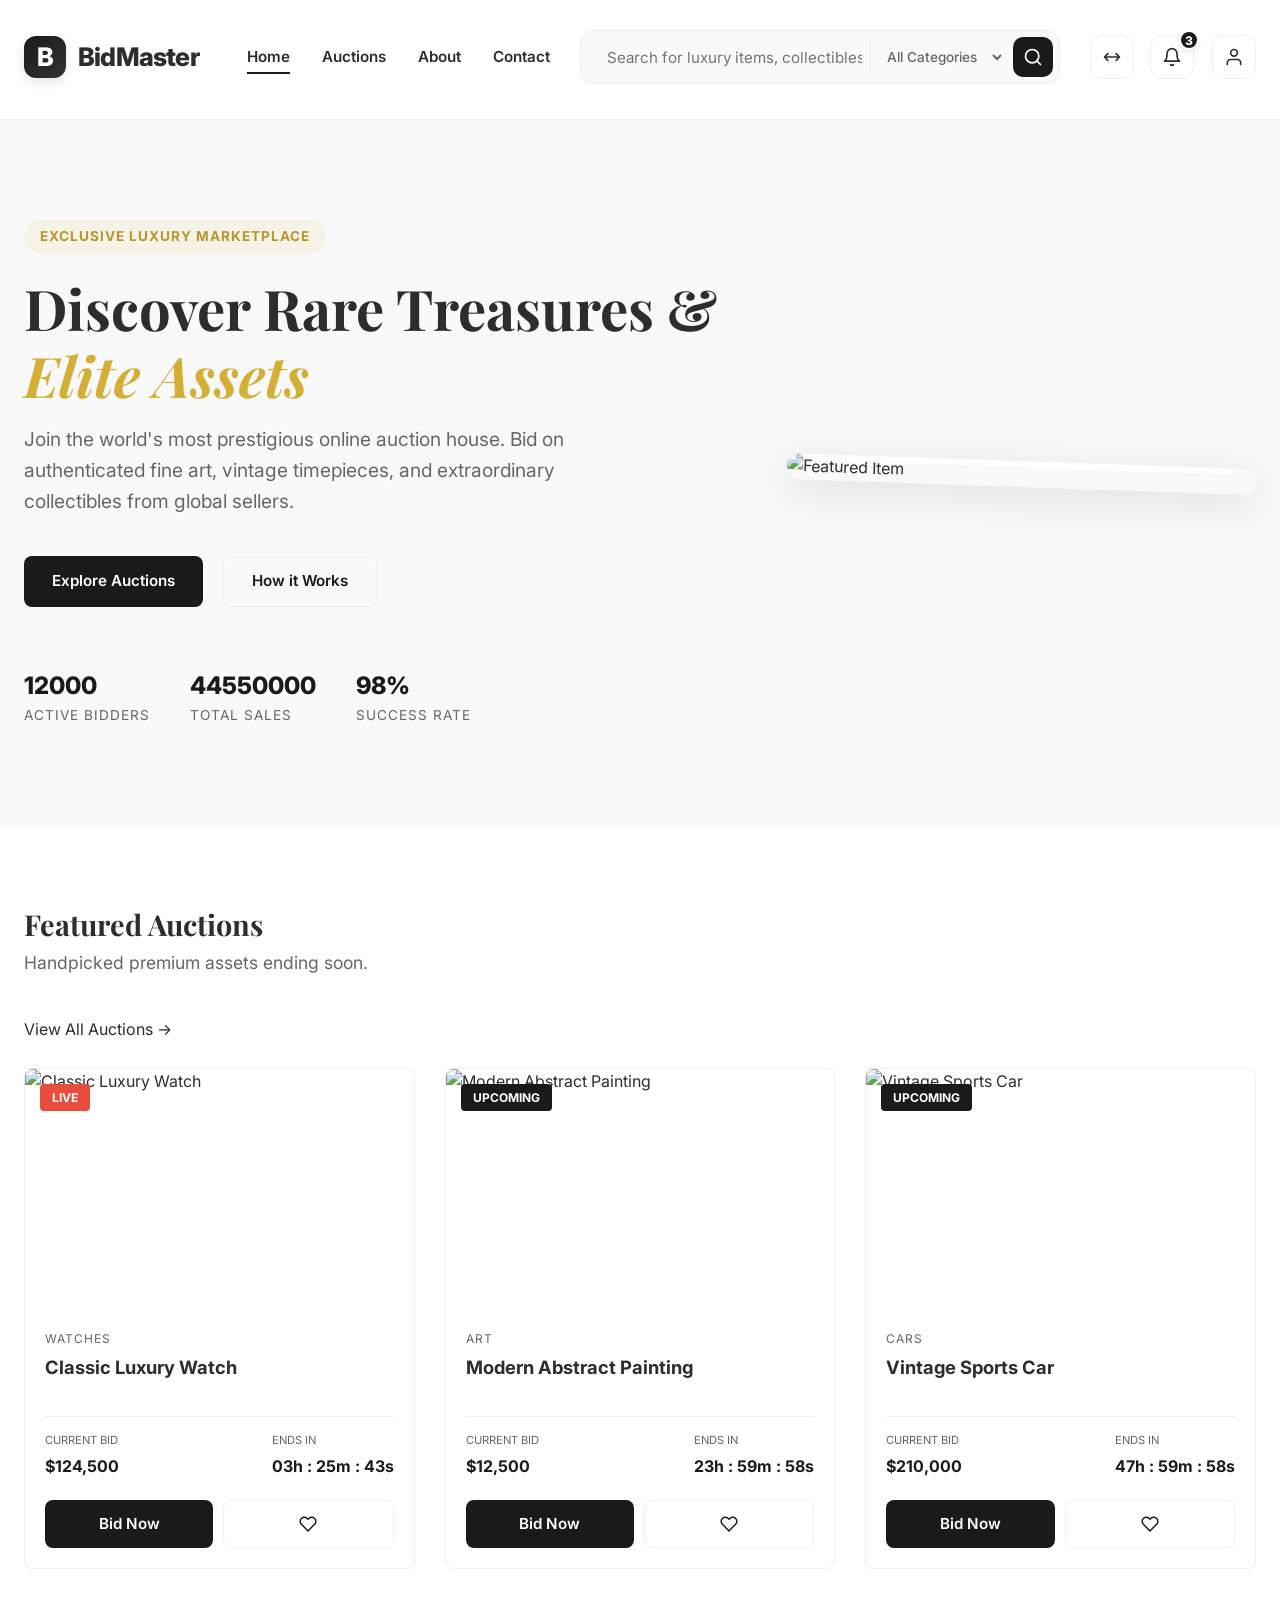
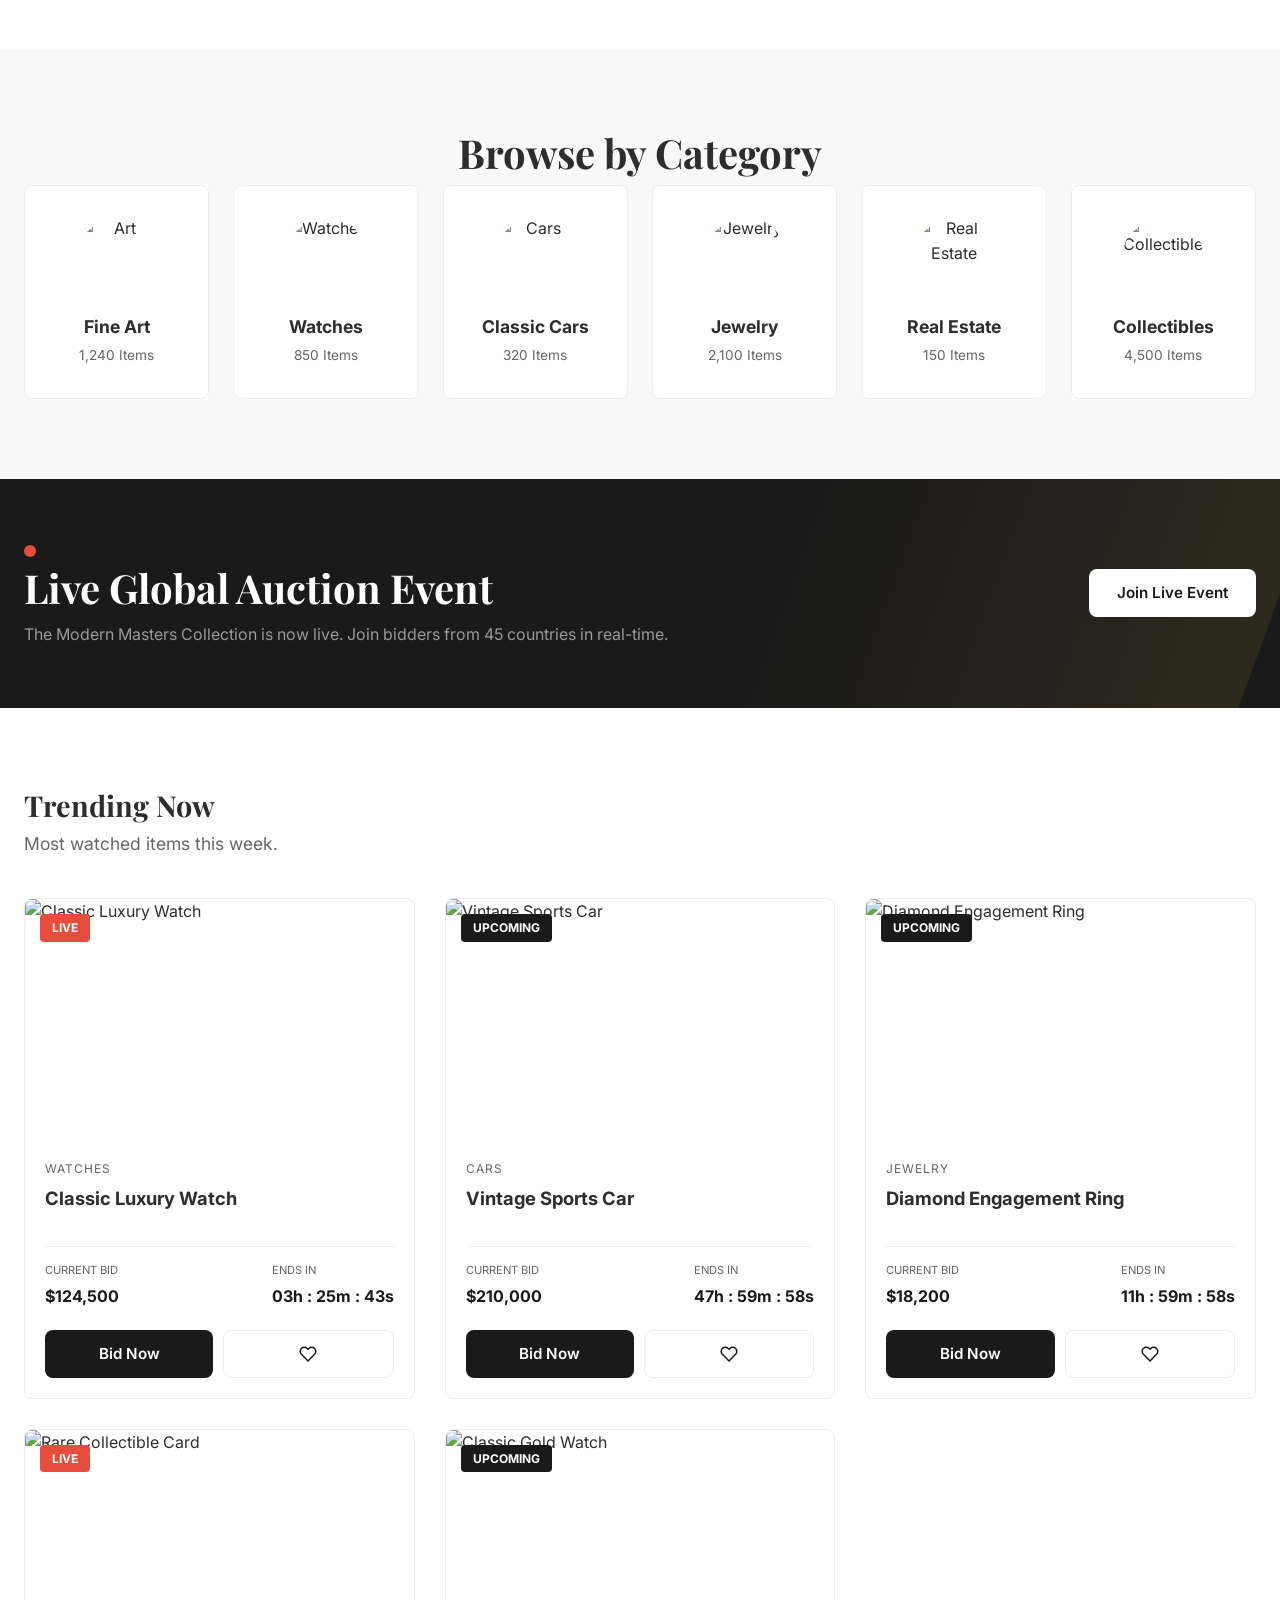
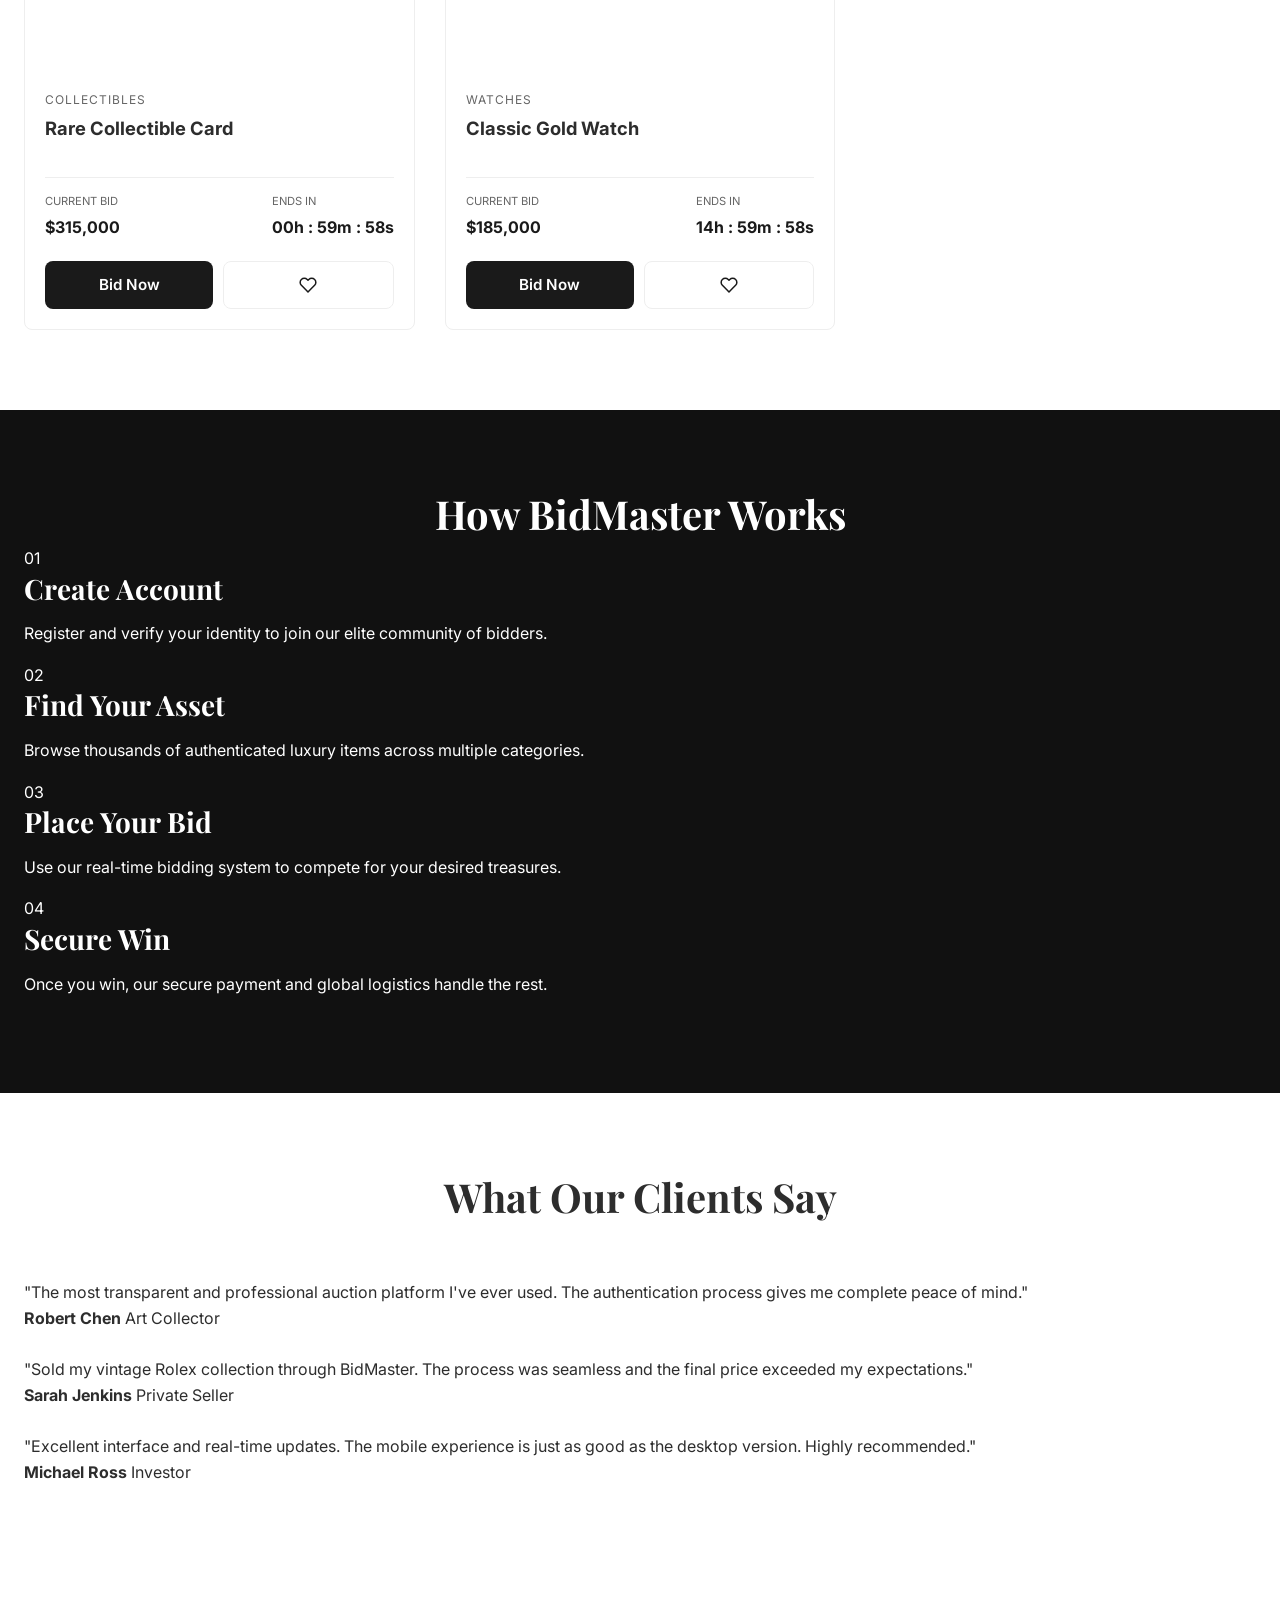
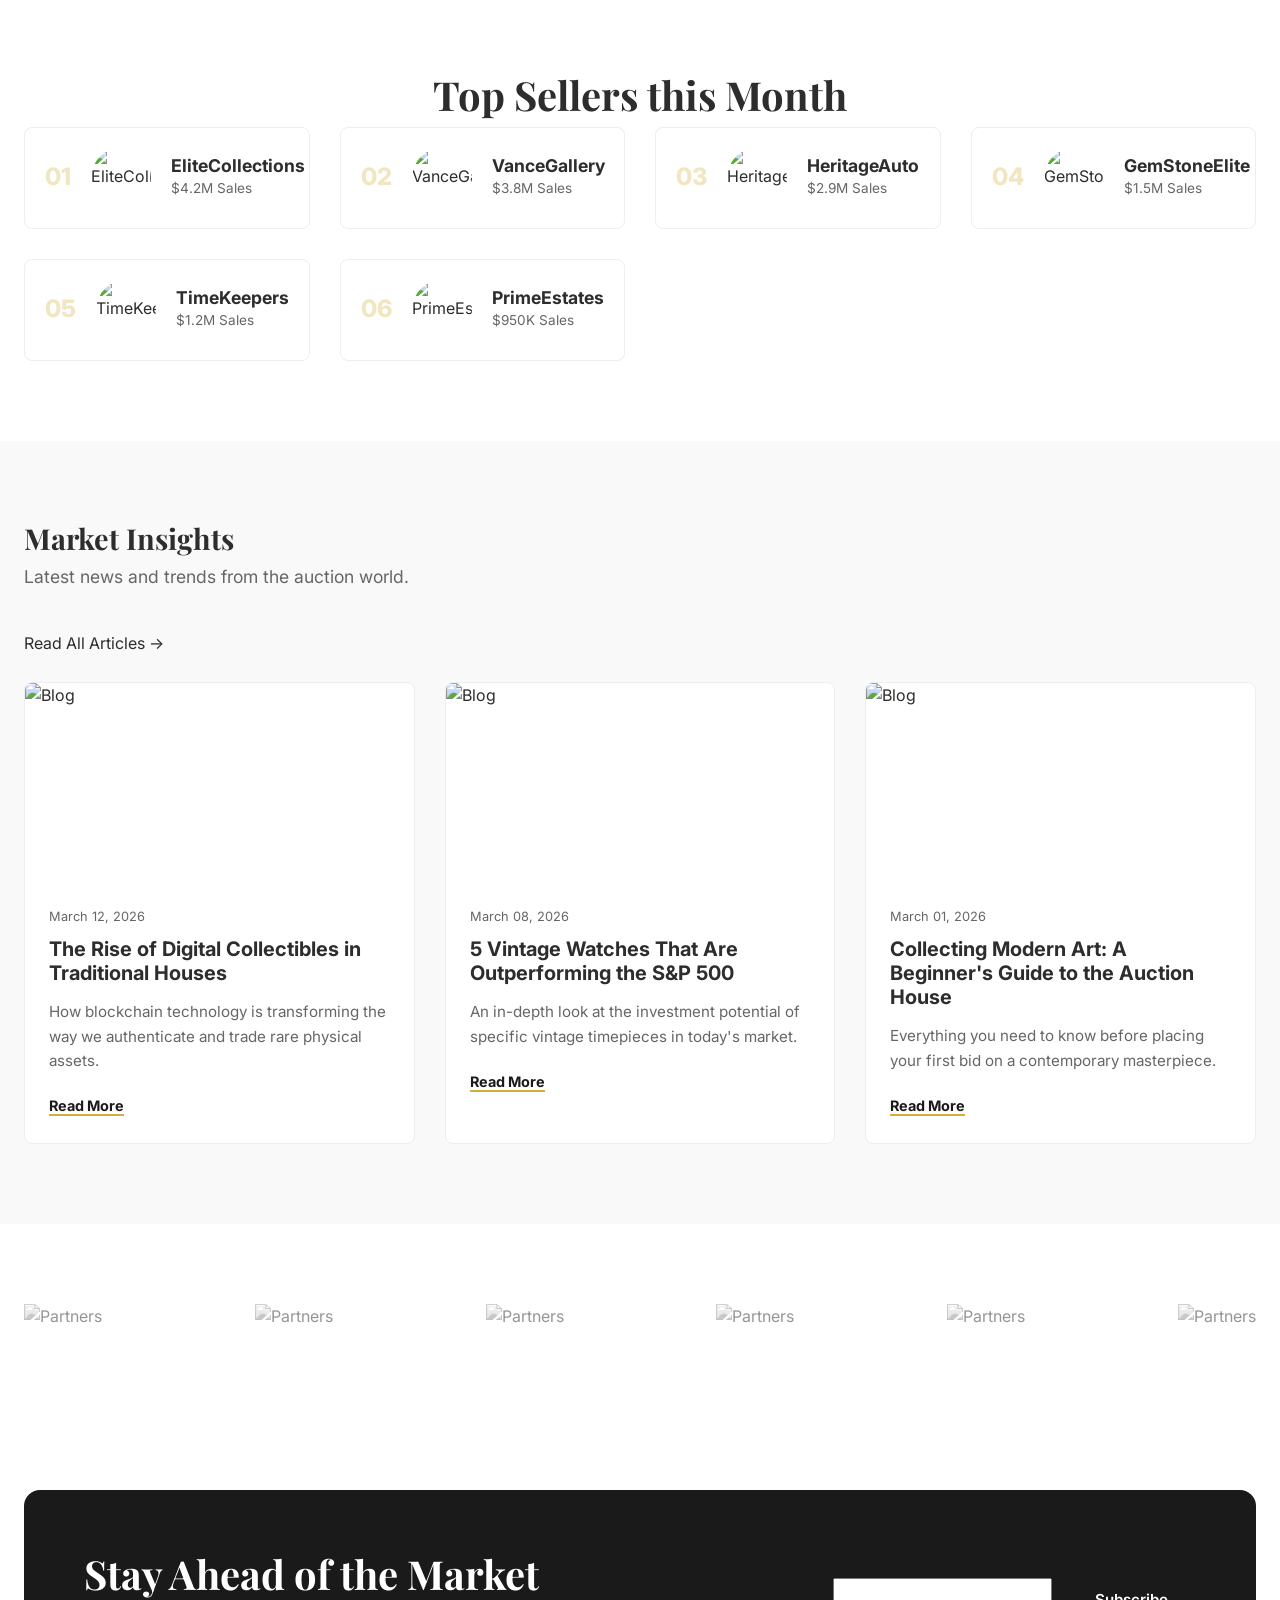
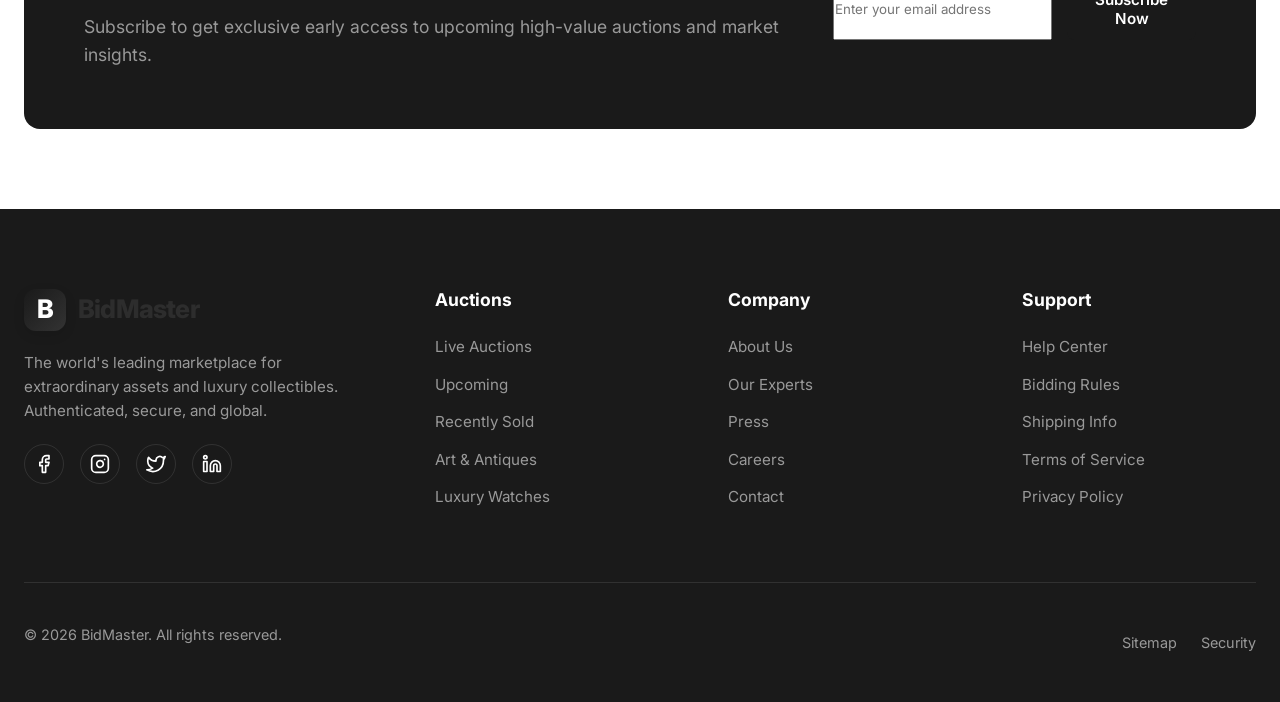
==== commit 0b9bf404: "mobile responsive fixed" ====
--- a/index.html
+++ b/index.html
@@ -113,7 +113,7 @@
                 <a href="about.html">About</a>
                 <a href="contact.html">Contact</a>
                 <hr>
-                <a href="dashboard.html">My Dashboard</a>
+                
                 <a href="profile.html">My Profile</a>
             </div>
         </div>
--- a/style.css
+++ b/style.css
@@ -478,7 +478,7 @@
 /* Mobile Nav Overlay */
 .mobile-nav {
     position: fixed;
-    top: 80px;
+    top: 70px;
     left: 0;
     width: 100%;
     height: 0;
@@ -489,7 +489,7 @@
 }
 
 .mobile-nav.active {
-    height: calc(100vh - 80px);
+    height: calc(100vh - 70px);
 }
 
 .mobile-nav-content {
@@ -515,8 +515,9 @@
 }
 
 .mobile-links a {
-    font-size: 1.2rem;
-    font-weight: 600;
+    font-size: 1rem;
+    font-weight: 500;
+    padding: 12px 0;
 }
 
 /* Hero Section */
@@ -1253,16 +1254,26 @@
 }
 
 /* RTL Adjustments */
-body.rtl .nav-left { flex-direction: row-reverse; }
-body.rtl .nav-links { flex-direction: row-reverse; }
-body.rtl .search-bar { padding: 4px 20px 4px 4px; }
-body.rtl .search-bar input { text-align: right; }
-body.rtl .search-bar select { border-left: none; border-right: 1px solid var(--border-color); }
-body.rtl .hero-content { grid-template-columns: 0.8fr 1.2fr; }
-body.rtl .hero-text { text-align: right; }
-body.rtl .hero-btns { justify-content: flex-end; }
-body.rtl .hero-stats { justify-content: flex-end; }
-body.rtl .footer-top { grid-template-columns: 1fr 1fr 1fr 1.5fr; }
-body.rtl .footer-links { text-align: right; }
-body.rtl .footer-brand { text-align: right; }
-body.rtl .social-links { justify-content: flex-end; }
+@media (min-width: 769px) {
+    body.rtl .nav-left { flex-direction: row-reverse; }
+    body.rtl .nav-links { flex-direction: row-reverse; }
+    body.rtl .search-bar { padding: 4px 20px 4px 4px; }
+    body.rtl .search-bar input { text-align: right; }
+    body.rtl .search-bar select { border-left: none; border-right: 1px solid var(--border-color); }
+    body.rtl .hero-content { grid-template-columns: 0.8fr 1.2fr; }
+    body.rtl .hero-text { text-align: right; }
+    body.rtl .hero-btns { justify-content: flex-end; }
+    body.rtl .hero-stats { justify-content: flex-end; }
+    body.rtl .footer-top { grid-template-columns: 1fr 1fr 1fr 1.5fr; }
+    body.rtl .footer-links { text-align: right; }
+    body.rtl .footer-brand { text-align: right; }
+    body.rtl .social-links { justify-content: flex-end; }
+}
+
+body.rtl .nav-right { flex-direction: row-reverse; }
+
+body.rtl .mobile-nav-content { direction: rtl; text-align: right; }
+
+body.rtl .mobile-search input { text-align: right; }
+
+body.rtl .mobile-links { text-align: right; }
--- a/responsive.css
+++ b/responsive.css
@@ -99,6 +99,31 @@
         display: flex;
     }
     
+    .navbar {
+        height: 80px;
+        padding: 20px 0;
+    }
+    
+    .logo-icon {
+        width: 36px;
+        height: 36px;
+        font-size: 1.4rem;
+    }
+    
+    .logo-text {
+        font-size: 1.4rem;
+    }
+    
+    .icon-btn {
+        width: 40px;
+        height: 40px;
+    }
+    
+    .icon-btn svg {
+        width: 18px;
+        height: 18px;
+    }
+    
     .section-padding {
         padding: 60px 0;
     }
@@ -148,6 +173,31 @@
 /* 480px and down (Large Phones) */
 @media (max-width: 480px) {
     h1 { font-size: 2rem; }
+    
+    .navbar {
+        height: 70px;
+        padding: 15px 0;
+    }
+    
+    .logo-icon {
+        width: 32px;
+        height: 32px;
+        font-size: 1.2rem;
+    }
+    
+    .logo-text {
+        font-size: 1.2rem;
+    }
+    
+    .icon-btn {
+        width: 36px;
+        height: 36px;
+    }
+    
+    .icon-btn svg {
+        width: 16px;
+        height: 16px;
+    }
     
     .hero-btns {
         flex-direction: column;
@@ -207,4 +257,253 @@
     .mt-mobile-2 {
         margin-top: 1rem;
     }
-}
+    
+    /* Profile Page Responsive */
+    .profile-layout {
+        flex-direction: column;
+    }
+    
+    .profile-sidebar {
+        margin-bottom: 30px;
+        padding: 20px;
+        text-align: center;
+    }
+    
+    .profile-avatar {
+        width: 80px;
+        height: 80px;
+    }
+    
+    .profile-avatar-section h3 {
+        font-size: 1.2rem;
+    }
+    
+    .profile-avatar-section p {
+        font-size: 0.9rem;
+    }
+    
+    .profile-nav {
+        display: flex;
+        flex-wrap: wrap;
+        gap: 10px;
+    }
+    
+    .profile-nav a {
+        flex: 1 1 calc(50% - 10px);
+        text-align: center;
+        padding: 12px 8px;
+        font-size: 0.85rem;
+        display: flex;
+        flex-direction: column;
+        align-items: center;
+        gap: 5px;
+    }
+    
+    .profile-nav a:nth-child(n+4) {
+        display: none;
+    }
+    
+    .form-row {
+        flex-direction: column;
+        gap: 15px;
+    }
+    
+    .checkbox-grid {
+        grid-template-columns: 1fr;
+        gap: 10px;
+    }
+    
+    .history-table-container {
+        overflow-x: auto;
+    }
+    
+    .history-table {
+        min-width: 600px;
+        font-size: 0.8rem;
+    }
+    
+    .history-filters {
+        flex-direction: column;
+        gap: 10px;
+    }
+    
+    .profile-section:nth-child(n+4) {
+        display: none;
+    }
+    
+    /* Auctions Page Responsive */
+    .auction-filters {
+        padding: 20px;
+    }
+    
+    .filters-row {
+        flex-direction: column;
+        gap: 15px;
+    }
+    
+    .filter-group {
+        width: 100%;
+    }
+    
+    .auction-grid {
+        grid-template-columns: 1fr;
+        gap: 20px;
+    }
+    
+    .auction-card {
+        max-width: 100%;
+    }
+    
+    /* About/Contact Pages */
+    .about-hero {
+        padding: 60px 0;
+        text-align: center;
+    }
+    
+    .about-content {
+        grid-template-columns: 1fr;
+        gap: 40px;
+    }
+    
+    .team-grid {
+        grid-template-columns: repeat(auto-fill, minmax(250px, 1fr));
+    }
+    
+    .contact-form {
+        max-width: 100%;
+    }
+    
+    .contact-info {
+        grid-template-columns: 1fr;
+        gap: 30px;
+    }
+    
+    /* Dashboard */
+    .dashboard-cards {
+        grid-template-columns: 1fr;
+    }
+    
+    .activity-list {
+        max-height: 300px;
+    }
+    
+    /* General Mobile Improvements */
+    .section-padding {
+        padding: 40px 0;
+    }
+    
+    .container.narrow {
+        max-width: 100%;
+        padding: 0 20px;
+    }
+    
+    .page-header {
+        text-align: center;
+        margin-bottom: 40px;
+    }
+    
+    .page-header h1 {
+        font-size: 2rem;
+    }
+    
+    .btn-group {
+        flex-direction: column;
+        gap: 10px;
+    }
+    
+    .tab-content {
+        padding: 20px 0;
+    }
+}
+
+/* Extra Small Screens */
+@media (max-width: 480px) {
+    .profile-nav a {
+        flex: 1 1 100%;
+    }
+    
+    .team-grid {
+        grid-template-columns: 1fr;
+    }
+    
+    .testimonial-grid {
+        grid-template-columns: 1fr;
+    }
+    
+    .sellers-grid {
+        grid-template-columns: 1fr;
+    }
+    
+    .blog-grid {
+        grid-template-columns: 1fr;
+    }
+    
+    .category-grid {
+        grid-template-columns: repeat(2, 1fr);
+        gap: 15px;
+    }
+    
+    .category-card h3 {
+        font-size: 0.9rem;
+    }
+    
+    .category-card span {
+        font-size: 0.8rem;
+    }
+    
+    .hero h1 {
+        font-size: 2rem;
+    }
+    
+    .hero p {
+        font-size: 0.9rem;
+    }
+    
+    .hero-btns {
+        flex-direction: column;
+        width: 100%;
+    }
+    
+    .hero-btns .btn {
+        width: 100%;
+    }
+    
+    .live-banner-content {
+        padding: 30px 20px;
+    }
+    
+    .live-text h2 {
+        font-size: 1.5rem;
+    }
+    
+    .steps-grid {
+        grid-template-columns: 1fr;
+        gap: 20px;
+    }
+    
+    .step-card {
+        text-align: center;
+    }
+    
+    .footer-brand {
+        text-align: center;
+        margin-bottom: 30px;
+    }
+    
+    .footer-top {
+        grid-template-columns: 1fr;
+        gap: 30px;
+    }
+    
+    .social-links {
+        justify-content: center;
+    }
+    
+    /* Notification Dropdown Mobile */
+    .notification-dropdown {
+        width: calc(100vw - 40px);
+        max-width: 350px;
+        left: 20px;
+        right: 20px;
+    }
+}
